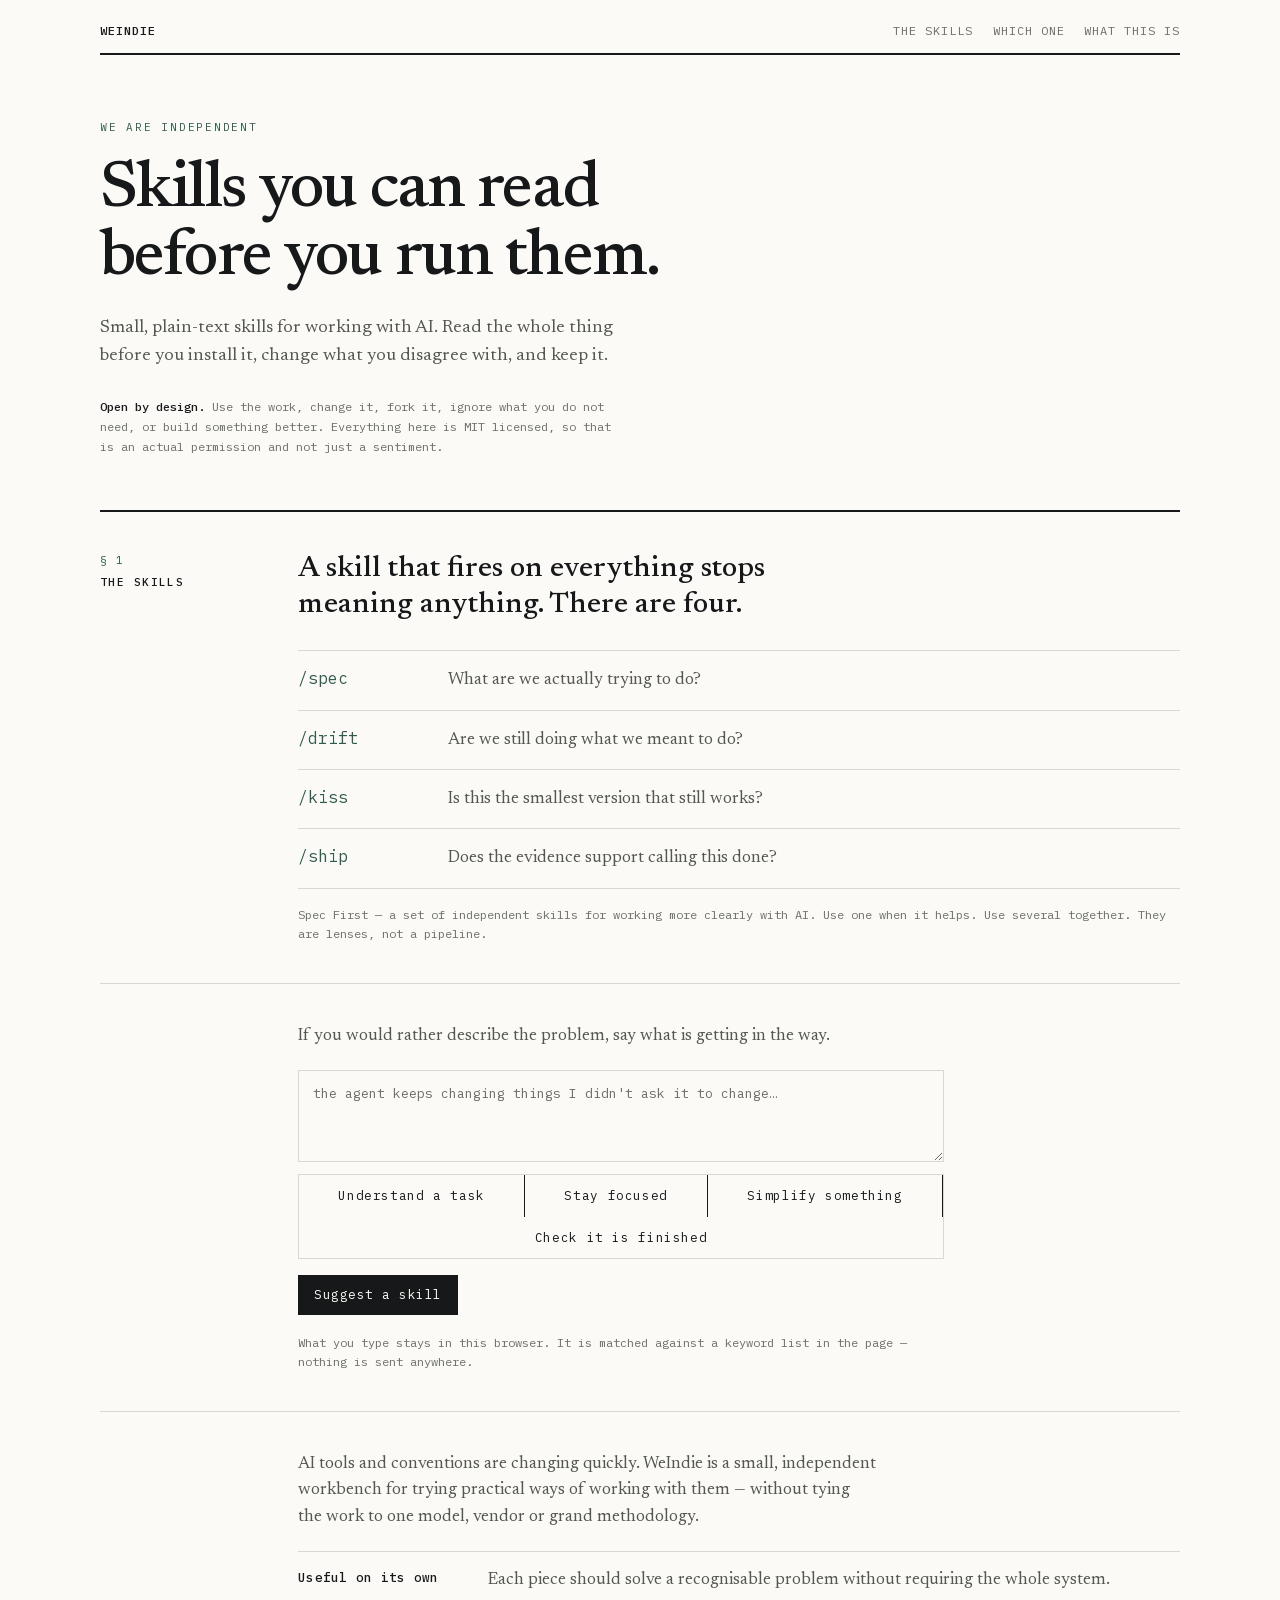
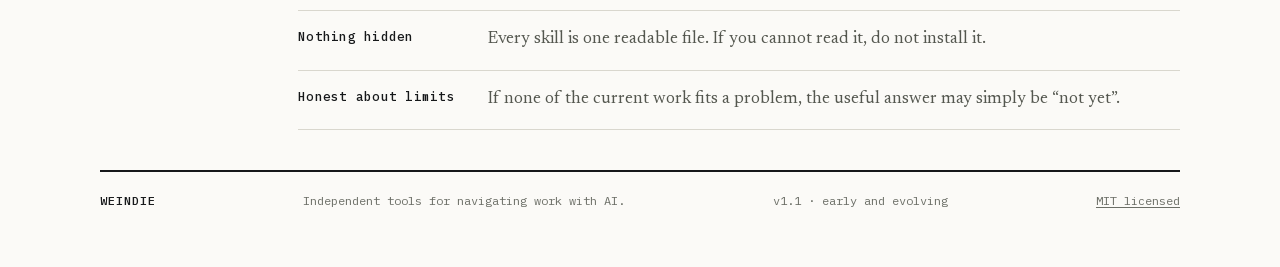
==== index.html @ 42e65b5a "Make every diff line a block, not just the changed ones Context lines are emitted with class="", so " ====
<!doctype html>
<html lang="en">
<head>
  <meta charset="utf-8">
  <meta name="viewport" content="width=device-width,initial-scale=1">
  <title>WeIndie — Skills you can read before you run them</title>
  <meta name="description" content="Small, plain-text skills for working with AI. Read the whole thing before you install it, change what you disagree with, and keep it.">
  <link rel="canonical" href="https://weindie.com/">
  <link rel="icon" href="data:image/svg+xml,%3Csvg xmlns='http://www.w3.org/2000/svg' viewBox='0 0 32 32'%3E%3Crect width='32' height='32' fill='%23315c4d'/%3E%3Cpath d='M8 22L14 10M18 22l6-12' fill='none' stroke='%23fbfaf7' stroke-width='2.5' stroke-linecap='round'/%3E%3C/svg%3E">
  <meta property="og:type" content="website">
  <meta property="og:site_name" content="WeIndie">
  <meta property="og:title" content="WeIndie — Skills you can read before you run them">
  <meta property="og:description" content="Small, plain-text skills for working with AI. Read the whole thing before you install it, change what you disagree with, and keep it.">
  <meta property="og:url" content="https://weindie.com/">
  <meta property="og:image" content="https://weindie.com/og.png">
  <meta property="og:image:type" content="image/png">
  <meta property="og:image:width" content="1200">
  <meta property="og:image:height" content="630">
  <meta property="og:image:alt" content="WeIndie — skills you can read before you run them.">
  <meta name="twitter:card" content="summary_large_image">
  <meta name="twitter:title" content="WeIndie — Skills you can read before you run them">
  <meta name="twitter:description" content="Small, plain-text skills for working with AI. Read the whole thing before you install it, change what you disagree with, and keep it.">
  <meta name="twitter:image" content="https://weindie.com/og.png">
  <meta name="twitter:image:alt" content="WeIndie — skills you can read before you run them.">
  <link rel="preload" href="/fonts/ibm-plex-mono-500.woff2" as="font" type="font/woff2" crossorigin>
  <link rel="preload" href="/fonts/newsreader-var.woff2" as="font" type="font/woff2" crossorigin>
  <style>/* WeIndie — Direction B, "Plain Text".
   The product is readable plain-text files, so the site is set like one:
   monospace carries structure, a reading serif carries language, and there
   are no cards. Separation comes from rules and space. */

@font-face{font-family:"IBM Plex Mono";src:url(/fonts/ibm-plex-mono-400.woff2) format("woff2");font-weight:400;font-style:normal;font-display:swap}
@font-face{font-family:"IBM Plex Mono";src:url(/fonts/ibm-plex-mono-500.woff2) format("woff2");font-weight:500;font-style:normal;font-display:swap}
@font-face{font-family:"Newsreader";src:url(/fonts/newsreader-var.woff2) format("woff2");font-weight:400 600;font-style:normal;font-display:swap}

:root{
  --paper:#fbfaf7;
  --sunk:#f2f0ea;
  --rule:#d9d7ce;
  --ink:#16181a;
  --muted:#54574f;
  --faint:#6b6e66;
  --accent:#315c4d;
  --accent-deep:#224236;
  --mono:"IBM Plex Mono",ui-monospace,SFMono-Regular,Menlo,Consolas,monospace;
  --serif:"Newsreader",Georgia,"Times New Roman",serif;
  --gut:clamp(20px,4vw,44px);
}

*{box-sizing:border-box}
html{scroll-behavior:smooth}
body{
  margin:0;background:var(--paper);color:var(--ink);
  font-family:var(--serif);font-size:17px;line-height:1.55;
  -webkit-font-smoothing:antialiased;
}
@media (prefers-reduced-motion:reduce){html{scroll-behavior:auto}*{transition:none!important}}

button,input,textarea,select{font:inherit;color:inherit}
a{color:var(--accent)}
a:hover{color:var(--accent-deep)}
:focus-visible{outline:2px solid var(--accent);outline-offset:2px}
h1,h2,h3,h4{margin:0;font-weight:400;text-wrap:balance}
p{margin:0}
code{font-family:var(--mono);font-size:.86em}

.wrap{width:min(1080px,calc(100% - var(--gut)*2));margin:0 auto}

/* ---------- masthead ---------- */
.nav{
  display:flex;justify-content:space-between;align-items:baseline;gap:16px;
  font-family:var(--mono);font-size:12px;letter-spacing:.08em;text-transform:uppercase;
  padding:22px 0 12px;border-bottom:2px solid var(--ink);
}
.brand{color:var(--ink);text-decoration:none;font-weight:500}
.navlinks{display:flex;gap:20px;color:var(--faint)}
.navlinks a{color:var(--faint);text-decoration:none}
.navlinks a:hover{color:var(--accent)}

/* ---------- shared type ---------- */
.label{font-family:var(--mono);font-size:11px;letter-spacing:.13em;text-transform:uppercase;color:var(--faint)}
.lede{color:var(--muted);max-width:34em}
.small{font-family:var(--mono);font-size:12px;line-height:1.6;color:var(--faint)}

/* one code treatment, everywhere */
.code{
  font-family:var(--mono);font-size:13px;line-height:1.65;
  background:var(--sunk);border:1px solid var(--rule);
  padding:14px 16px;overflow-x:auto;white-space:pre-wrap;word-wrap:break-word;
  margin:0;color:var(--ink);
}
.code.oneline{white-space:pre;padding:11px 14px}

/* buttons: mono, square, hairline */
.btn{
  font-family:var(--mono);font-size:12.5px;letter-spacing:.04em;
  border:1px solid var(--ink);background:transparent;color:var(--ink);
  padding:9px 15px;cursor:pointer;text-decoration:none;display:inline-block;
}
.btn:hover{background:var(--ink);color:var(--paper)}
.btn.primary{background:var(--ink);color:var(--paper)}
.btn.primary:hover{background:var(--accent);border-color:var(--accent);color:#fff}
.btnrow{display:flex;flex-wrap:wrap;gap:8px;margin-top:16px}

/* segmented switch */
.seg{display:flex;flex-wrap:wrap;border:1px solid var(--ink)}
.seg > *{
  flex:1 1 auto;text-align:center;font-family:var(--mono);font-size:12.5px;letter-spacing:.05em;
  padding:11px 12px;border:0;border-right:1px solid var(--ink);background:transparent;
  color:var(--ink);text-decoration:none;cursor:pointer;white-space:nowrap;
}
.seg > *:last-child{border-right:0}
.seg > *:hover{background:var(--sunk)}
.seg > .on,.seg > [aria-pressed="true"]{background:var(--ink);color:var(--paper)}
.seg > .on:hover,.seg > [aria-pressed="true"]:hover{background:var(--ink)}

/* ---------- skill page head ---------- */
.shead{padding:52px 0 0}
.stitle{display:flex;align-items:baseline;gap:16px;flex-wrap:wrap}
.stitle h1{
  font-family:var(--mono);font-weight:500;
  font-size:clamp(46px,9vw,84px);line-height:.94;letter-spacing:-.05em;
}
.stitle .ver{font-family:var(--mono);font-size:13px;color:var(--faint)}
.squestion{
  font-size:clamp(27px,4.2vw,40px);line-height:1.14;letter-spacing:-.012em;
  margin-top:22px;max-width:17em;font-weight:500;
}
.ssummary{margin-top:16px;color:var(--muted);max-width:33em;font-size:18px}
.actions{margin-top:32px}
.crumbs{margin-top:16px;font-family:var(--mono);font-size:12px;line-height:1.6;color:var(--faint);max-width:56em}
.crumbs code{color:var(--ink)}

/* ---------- numbered blocks (the label rail) ---------- */
.blk{
  display:grid;grid-template-columns:154px minmax(0,1fr);gap:var(--gut);
  border-top:1px solid var(--rule);padding:40px 0;margin-top:0;
}
.blk:first-of-type{border-top:2px solid var(--ink);margin-top:52px}
.rail{position:sticky;top:22px;align-self:start}
.rail .n{font-family:var(--mono);font-size:11px;color:var(--accent);letter-spacing:.1em}
.rail h2{font-family:var(--mono);font-size:11px;letter-spacing:.13em;text-transform:uppercase;color:var(--ink);margin-top:5px;font-weight:500}
.body{min-width:0}
.body > .lede{margin-bottom:20px;font-size:17px}
.body > .lede:last-child{margin-bottom:0}
.stack{display:flex;flex-direction:column;gap:16px}

/* transcript — a conversation, deliberately not styled as code */
.chat{border-left:2px solid var(--rule);padding-left:20px;display:flex;flex-direction:column;gap:16px}
.msg .who{font-family:var(--mono);font-size:11px;letter-spacing:.1em;text-transform:uppercase;color:var(--faint);margin-bottom:4px}
.msg.skill .who{color:var(--accent)}
.msg p{color:var(--muted)}
.msg.skill p{color:var(--ink)}

/* two lists, no boxes */
.two{display:grid;grid-template-columns:1fr 1fr;gap:var(--gut)}
.two h3{font-family:var(--mono);font-size:11px;letter-spacing:.13em;text-transform:uppercase;color:var(--faint);margin-bottom:10px;font-weight:500}
.two ul{margin:0;padding:0;list-style:none}
.two li{color:var(--muted);padding:7px 0;border-top:1px solid var(--rule)}
.two li:first-child{border-top:0;padding-top:0}

/* install */
.dest{display:grid;gap:6px;margin-top:4px}
.dest .label{margin-top:10px}
.dest .label:first-child{margin-top:0}

/* customiser */
.opt{padding:16px 0;border-top:1px solid var(--rule)}
.opt:first-of-type{border-top:0;padding-top:0}
.opt .lbl{font-family:var(--mono);font-size:12.5px;letter-spacing:.03em}
.opt .help{color:var(--muted);font-size:15.5px;margin:2px 0 10px}
.opt .seg{border-color:var(--rule)}
.opt .seg > *{border-right-color:var(--rule);font-size:12px;padding:8px 11px}
.opt .seg > [aria-pressed="true"]{background:var(--accent);border-color:var(--accent);color:#fff}

.resting{display:flex;flex-wrap:wrap;align-items:baseline;gap:10px 16px;justify-content:space-between}
.resting .now{font-family:var(--mono);font-size:12px;color:var(--faint);line-height:1.7}
.resting .now b{color:var(--ink);font-weight:400}

.changes{border-left:2px solid var(--accent);padding-left:18px;display:flex;flex-direction:column;gap:14px}
.changes .h{font-family:var(--mono);font-size:11px;letter-spacing:.13em;text-transform:uppercase;color:var(--accent)}
.chg b{display:block;font-family:var(--mono);font-size:12px;font-weight:400;color:var(--faint);letter-spacing:.03em}
.chg .was{color:var(--faint);text-decoration:line-through;text-decoration-thickness:1px}
.chg .now{color:var(--ink)}
.none{color:var(--muted)}

details.reveal > summary{
  font-family:var(--mono);font-size:12px;letter-spacing:.05em;color:var(--accent);
  cursor:pointer;padding:9px 0;list-style:none;
}
details.reveal > summary::-webkit-details-marker{display:none}
details.reveal > summary::before{content:"+ ";color:var(--faint)}
details.reveal[open] > summary::before{content:"− "}
details.reveal[open] > summary{margin-bottom:10px}

/* diff keeps the one code treatment, tinted by sign only */
.diff{font-family:var(--mono);font-size:13px;line-height:1.65;background:var(--sunk);border:1px solid var(--rule);padding:14px 16px;overflow-x:auto;margin:0}
/* every line is a block; context lines carry class="" so :not([class]) misses them */
.diff span{display:block;color:var(--muted)}
.diff .add{color:#1f6b45}
.diff .del{color:#a8412c}
.diff .hunk{color:var(--faint)}

/* other skills */
.index{display:grid;gap:0;border-top:1px solid var(--rule)}
.index a{
  display:grid;grid-template-columns:130px minmax(0,1fr);gap:20px;align-items:baseline;
  padding:15px 0;border-bottom:1px solid var(--rule);text-decoration:none;color:var(--ink);
}
.index a:hover{background:var(--sunk)}
.index .k{font-family:var(--mono);font-size:16px;color:var(--accent)}
.index .q{color:var(--muted);font-size:17px}
.index a:hover .q{color:var(--ink)}

/* toast */
.toast{
  position:fixed;left:50%;bottom:24px;transform:translateX(-50%) translateY(12px);
  background:var(--ink);color:var(--paper);padding:10px 18px;
  font-family:var(--mono);font-size:12px;letter-spacing:.04em;
  opacity:0;pointer-events:none;transition:opacity .16s,transform .16s;z-index:9;
}
.toast.show{opacity:1;transform:translateX(-50%) translateY(0)}

/* footer */
footer{border-top:2px solid var(--ink);margin-top:64px;padding:20px 0 56px}
.foot{
  display:flex;flex-wrap:wrap;justify-content:space-between;gap:10px 24px;
  font-family:var(--mono);font-size:12px;color:var(--faint);
}
.foot b{color:var(--ink);font-weight:500;letter-spacing:.08em;text-transform:uppercase}
.foot a{color:var(--faint);text-decoration:underline;text-underline-offset:2px;text-decoration-thickness:1px}
.foot a:hover{color:var(--accent)}

@media (max-width:820px){
  .blk{grid-template-columns:1fr;gap:16px;padding:32px 0}
  .rail{position:static;display:flex;align-items:baseline;gap:12px}
  .rail h2{margin-top:0}
  .two{grid-template-columns:1fr;gap:26px}
  .navlinks{gap:14px}
}
@media (max-width:560px){
  body{font-size:16px}
  .navlinks{display:none}
  .seg{flex-direction:column}
  .seg > *{border-right:0;border-bottom:1px solid var(--ink);text-align:left}
  .seg > *:last-child{border-bottom:0}
  .opt .seg > *{border-bottom-color:var(--rule)}
  .index a{grid-template-columns:1fr;gap:4px}
}
</style>
  <style>
    .hero{padding:64px 0 0}
    .hero .eyebrow{font-family:var(--mono);font-size:11px;letter-spacing:.16em;text-transform:uppercase;color:var(--accent)}
    .hero h1{font-size:clamp(38px,6.4vw,66px);line-height:1.04;letter-spacing:-.028em;margin-top:20px;font-weight:500;max-width:14em}
    .hero .intro{margin-top:22px;color:var(--muted);font-size:18px;max-width:30em}
    .hero .aside{margin-top:26px;font-family:var(--mono);font-size:12px;line-height:1.7;color:var(--faint);max-width:44em}
    .hero .aside b{color:var(--ink);font-weight:500}

    .position{font-size:clamp(21px,3vw,29px);line-height:1.25;max-width:19em;font-weight:500}

    .finder{max-width:38em}
    textarea{
      display:block;width:100%;min-height:92px;resize:vertical;
      border:1px solid var(--rule);background:var(--paper);padding:13px 14px;
      font-family:var(--mono);font-size:13px;line-height:1.6;color:var(--ink);outline:none;
    }
    textarea::placeholder{color:var(--faint)}
    textarea:focus{border-color:var(--ink)}
    .result{display:none;border-left:2px solid var(--accent);padding-left:20px;margin-top:26px}
    .result.show{display:block}
    .result .k{font-family:var(--mono);font-size:11px;letter-spacing:.13em;text-transform:uppercase;color:var(--accent)}
    .result .nm{font-family:var(--mono);font-size:26px;margin-top:8px;font-weight:500}
    .result .q{font-size:21px;margin-top:6px;line-height:1.25}
    .result .s{color:var(--muted);margin-top:8px}
    .result .maybe{font-family:var(--mono);font-size:12px;color:var(--faint);margin-top:12px;line-height:1.6}
    .result .maybe a{color:var(--accent);text-underline-offset:2px;text-decoration-thickness:1px}

    .principles{display:grid;gap:0;border-top:1px solid var(--rule)}
    .principle{display:grid;grid-template-columns:170px minmax(0,1fr);gap:20px;padding:16px 0;border-bottom:1px solid var(--rule)}
    .principle b{font-family:var(--mono);font-size:12.5px;font-weight:500;letter-spacing:.02em}
    .principle span{color:var(--muted)}
    @media(max-width:620px){.principle{grid-template-columns:1fr;gap:4px}.hero{padding-top:44px}}
  </style>
</head>
<body>
  <header class="wrap nav">
    <a class="brand" href="/">weindie</a>
    <nav class="navlinks"><a href="#skills">The skills</a><a href="#which-one">Which one</a><a href="#what-this-is">What this is</a></nav>
  </header>
  <main class="wrap">
    <div class="hero">
      <div class="eyebrow">We are independent</div>
      <h1>Skills you can read before you run them.</h1>
      <p class="intro">Small, plain-text skills for working with AI. Read the whole thing before you install it, change what you disagree with, and keep it.</p>
      <p class="aside"><b>Open by design.</b> Use the work, change it, fork it, ignore what you do not need, or build something better. Everything here is MIT licensed, so that is an actual permission and not just a sentiment.</p>
    </div>

    <section class="blk" id="skills">
      <div class="rail"><div class="n">&sect; 1</div><h2>The skills</h2></div>
      <div class="body">
        <p class="position">A skill that fires on everything stops meaning anything. There are four.</p>
        <div class="index" style="margin-top:26px"><a href="/spec"><span class="k">/spec</span><span class="q">What are we actually trying to do?</span></a><a href="/drift"><span class="k">/drift</span><span class="q">Are we still doing what we meant to do?</span></a><a href="/kiss"><span class="k">/kiss</span><span class="q">Is this the smallest version that still works?</span></a><a href="/ship"><span class="k">/ship</span><span class="q">Does the evidence support calling this done?</span></a></div>
        <p class="small" style="margin-top:16px">Spec First &mdash; a set of independent skills for working more clearly with AI. Use one when it helps. Use several together. They are lenses, not a pipeline.</p>
      </div>
    </section>

    <section class="blk" id="which-one">
      <div class="rail"><div class="n">&sect; 2</div><h2>Which one</h2></div>
      <div class="body finder">
        <p class="lede">If you would rather describe the problem, say what is getting in the way.</p>
        <textarea id="problem" aria-label="Describe what is getting in the way" placeholder="the agent keeps changing things I didn&#39;t ask it to change&hellip;"></textarea>
        <div class="seg" style="margin-top:12px;border-color:var(--rule)" id="choices" role="group" aria-label="Common problems"><button data-key="spec" aria-pressed="false">Understand a task</button><button data-key="drift" aria-pressed="false">Stay focused</button><button data-key="kiss" aria-pressed="false">Simplify something</button><button data-key="ship" aria-pressed="false">Check it is finished</button></div>
        <div class="btnrow"><button class="btn primary" id="find">Suggest a skill</button></div>
        <div class="result" id="result" aria-live="polite">
          <div class="k" id="resultKind">You might want</div>
          <div class="nm" id="skillName"></div>
          <p class="q" id="skillQ"></p>
          <p class="s" id="skillCopy"></p>
          <p class="maybe" id="maybe"></p>
          <div class="btnrow"><a class="btn primary" id="open" href="#">Open the skill</a></div>
        </div>
        <p class="small" style="margin-top:18px">What you type stays in this browser. It is matched against a keyword list in the page &mdash; nothing is sent anywhere.</p>
      </div>
    </section>

    <section class="blk" id="what-this-is">
      <div class="rail"><div class="n">&sect; 3</div><h2>What this is</h2></div>
      <div class="body">
        <p class="lede">AI tools and conventions are changing quickly. WeIndie is a small, independent workbench for trying practical ways of working with them &mdash; without tying the work to one model, vendor or grand methodology.</p>
        <div class="principles">
          <div class="principle"><b>Useful on its own</b><span>Each piece should solve a recognisable problem without requiring the whole system.</span></div>
          <div class="principle"><b>Nothing hidden</b><span>Every skill is one readable file. If you cannot read it, do not install it.</span></div>
          <div class="principle"><b>Honest about limits</b><span>If none of the current work fits a problem, the useful answer may simply be &ldquo;not yet&rdquo;.</span></div>
        </div>
      </div>
    </section>
  </main>
  <footer class="wrap"><div class="foot"><b>weindie</b><span>Independent tools for navigating work with AI.</span><span>v1.1 &middot; early and evolving</span><span><a href="/LICENSE.txt">MIT licensed</a></span></div></footer>
  <script>
    var SKILLS = [{"slug":"spec","question":"What are we actually trying to do?","summary":"Establishes the goal, what finished looks like, and the boundaries — before substantial work begins.","match":["vague","unclear","not sure","what should","goal","requirements","understand","idea","ambiguous","before i start","where to start","scope out"]},{"slug":"drift","question":"Are we still doing what we meant to do?","summary":"Checks whether the current work has moved away from the task it was meant to do, and helps get back to it.","match":["drift","off track","unrelated","didn't ask","did not ask","wander","focus","refactor","scope creep","changing things","went off","distracted","keeps changing"]},{"slug":"kiss","question":"Is this the smallest version that still works?","summary":"Reviews work for complexity that is not earning its place, and proposes the smallest version that still meets the goal.","match":["complex","complicated","simplify","simpler","overengineer","over-engineer","too much","abstraction","bloat","convoluted","too many files","overkill"]},{"slug":"ship","question":"Does the evidence support calling this done?","summary":"Separates what has actually been verified from what is being assumed, and gives a verdict either way.","match":["finish","done","ready","ship","complete","tested","test","verify","verified","evidence","claims it works","says it works"]}];
    var $ = function (id) { return document.getElementById(id); };

    function esc(s) { return String(s).replace(/&/g, '&amp;').replace(/</g, '&lt;').replace(/>/g, '&gt;'); }

    /* Score every skill, then say how confident the match actually is. */
    function rank() {
      var t = $('problem').value.toLowerCase();
      return SKILLS.map(function (s) {
        var n = 0;
        s.match.forEach(function (w) { if (t.indexOf(w) !== -1) n++; });
        return { skill: s, score: n };
      }).sort(function (a, b) { return b.score - a.score; });
    }

    function show(s, runnerUp) {
      Array.prototype.forEach.call(document.querySelectorAll('#choices button'), function (b) {
        b.setAttribute('aria-pressed', b.dataset.key === s.slug);
      });
      $('result').classList.add('show');
      $('skillName').textContent = '/' + s.slug;
      $('skillQ').textContent = s.question;
      $('skillCopy').textContent = s.summary;
      $('open').href = '/' + s.slug;
      $('open').textContent = 'Open /' + s.slug;
      if (runnerUp) {
        $('resultKind').textContent = 'Closest match';
        $('maybe').innerHTML = 'Not certain from that description. <a href="/' + runnerUp.slug +
          '">/' + runnerUp.slug + '</a> may fit better &mdash; ' + esc(runnerUp.question.toLowerCase());
      } else {
        $('resultKind').textContent = 'You might want';
        $('maybe').textContent = '';
      }
    }

    Array.prototype.forEach.call(document.querySelectorAll('#choices button'), function (b) {
      b.addEventListener('click', function () {
        show(SKILLS.filter(function (s) { return s.slug === b.dataset.key; })[0], null);
      });
    });
    $('find').addEventListener('click', function () {
      var r = rank();
      /* No keyword hit, or a tie at the top: admit it rather than bluffing. */
      var unsure = r[0].score === 0 || r[0].score === r[1].score;
      show(r[0].score === 0 ? SKILLS[0] : r[0].skill, unsure ? r[1].skill : null);
    });
  </script>
</body>
</html>
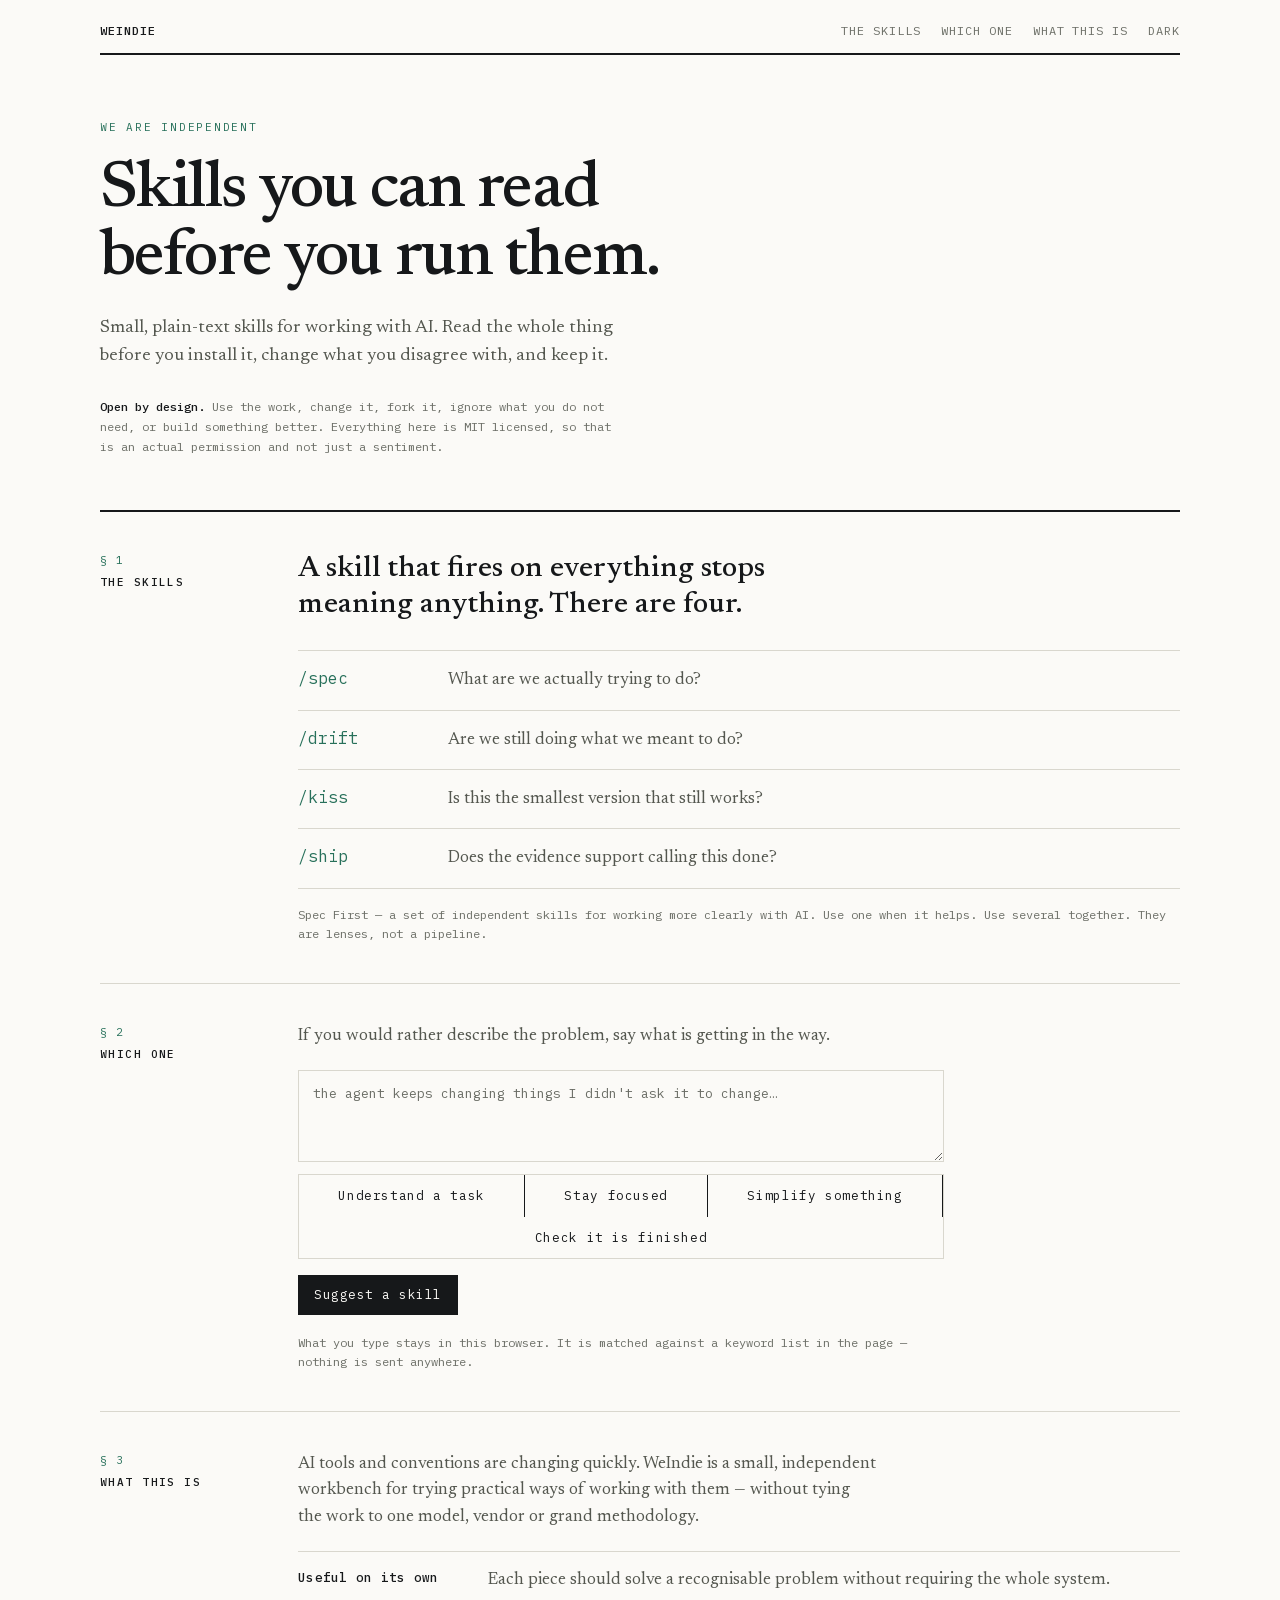
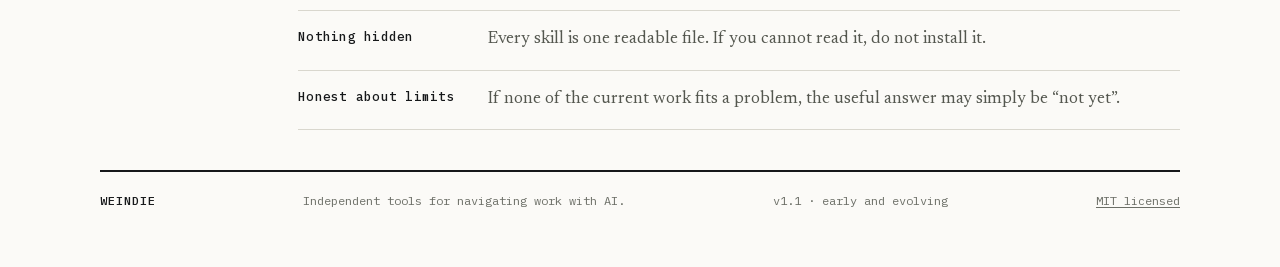
==== commit c173a6a9: "Lift the green, add dark mode, and close the gaps from the review 1. Accent #315c4d -> #27705a. The " ====
--- a/index.html
+++ b/index.html
@@ -22,6 +22,7 @@
   <meta name="twitter:description" content="Small, plain-text skills for working with AI. Read the whole thing before you install it, change what you disagree with, and keep it.">
   <meta name="twitter:image" content="https://weindie.com/og.png">
   <meta name="twitter:image:alt" content="WeIndie — skills you can read before you run them.">
+  <link rel="preload" href="/fonts/ibm-plex-mono-400.woff2" as="font" type="font/woff2" crossorigin>
   <link rel="preload" href="/fonts/ibm-plex-mono-500.woff2" as="font" type="font/woff2" crossorigin>
   <link rel="preload" href="/fonts/newsreader-var.woff2" as="font" type="font/woff2" crossorigin>
   <style>/* WeIndie — Direction B, "Plain Text".
@@ -40,11 +41,34 @@
   --ink:#16181a;
   --muted:#54574f;
   --faint:#6b6e66;
-  --accent:#315c4d;
-  --accent-deep:#224236;
+  --accent:#27705a;
+  --accent-deep:#1a5342;
   --mono:"IBM Plex Mono",ui-monospace,SFMono-Regular,Menlo,Consolas,monospace;
   --serif:"Newsreader",Georgia,"Times New Roman",serif;
   --gut:clamp(20px,4vw,44px);
+  --add:#1f6b45;
+  --del:#a8412c;
+  color-scheme:light;
+}
+
+/* Dark is the same document under a reading lamp: warmer ink, same structure.
+   Defined three times so system-default, explicit-light and explicit-dark all
+   resolve — never style a component from inside one of these blocks. */
+@media (prefers-color-scheme:dark){
+  :root:not([data-theme="light"]){
+    --paper:#121412;--sunk:#1a1d1a;--rule:#2d312c;
+    --ink:#ece9e1;--muted:#a9a89d;--faint:#83867c;
+    --accent:#5cb894;--accent-deep:#7fd0af;
+    --add:#6fd39c;--del:#e0876e;
+    color-scheme:dark;
+  }
+}
+:root[data-theme="dark"]{
+  --paper:#121412;--sunk:#1a1d1a;--rule:#2d312c;
+  --ink:#ece9e1;--muted:#a9a89d;--faint:#83867c;
+  --accent:#5cb894;--accent-deep:#7fd0af;
+  --add:#6fd39c;--del:#e0876e;
+  color-scheme:dark;
 }
 
 *{box-sizing:border-box}
@@ -66,6 +90,10 @@
 
 .wrap{width:min(1080px,calc(100% - var(--gut)*2));margin:0 auto}
 
+.skip{position:absolute;left:-9999px;top:0;z-index:20;font-family:var(--mono);font-size:12px;
+  background:var(--ink);color:var(--paper);padding:10px 16px;text-decoration:none}
+.skip:focus{left:8px;top:8px}
+
 /* ---------- masthead ---------- */
 .nav{
   display:flex;justify-content:space-between;align-items:baseline;gap:16px;
@@ -76,6 +104,10 @@
 .navlinks{display:flex;gap:20px;color:var(--faint)}
 .navlinks a{color:var(--faint);text-decoration:none}
 .navlinks a:hover{color:var(--accent)}
+.navend{display:flex;align-items:baseline;gap:20px}
+.theme{border:0;background:transparent;color:var(--faint);cursor:pointer;padding:0;
+  font-family:var(--mono);font-size:12px;letter-spacing:.08em;text-transform:uppercase}
+.theme:hover{color:var(--accent)}
 
 /* ---------- shared type ---------- */
 .label{font-family:var(--mono);font-size:11px;letter-spacing:.13em;text-transform:uppercase;color:var(--faint)}
@@ -197,8 +229,8 @@
 .diff{font-family:var(--mono);font-size:13px;line-height:1.65;background:var(--sunk);border:1px solid var(--rule);padding:14px 16px;overflow-x:auto;margin:0}
 /* every line is a block; context lines carry class="" so :not([class]) misses them */
 .diff span{display:block;color:var(--muted)}
-.diff .add{color:#1f6b45}
-.diff .del{color:#a8412c}
+.diff .add{color:var(--add)}
+.diff .del{color:var(--del)}
 .diff .hunk{color:var(--faint)}
 
 /* other skills */
@@ -247,7 +279,32 @@
   .opt .seg > *{border-bottom-color:var(--rule)}
   .index a{grid-template-columns:1fr;gap:4px}
 }
+
+/* ---------- print ----------
+   A manual should print like one: ink on white, every panel open, and the
+   controls gone since none of them do anything on paper. */
+@media print{
+  :root{
+    --paper:#fff;--sunk:#fff;--rule:#bbb;--ink:#000;--muted:#333;--faint:#555;
+    --accent:#000;--accent-deep:#000;--add:#000;--del:#000;
+  }
+  body{font-size:11pt;line-height:1.45}
+  .nav,.skip,.actions,.btnrow,.toast,.navlinks,.theme,.crumbs{display:none!important}
+  .index a:hover{background:none}
+  details.reveal{display:none}            /* generated + diff are per-visit, not part of the document */
+  .blk{grid-template-columns:130px minmax(0,1fr);page-break-inside:avoid;border-top:1px solid #bbb}
+  .blk:first-of-type{border-top:1px solid #000;margin-top:24px}
+  .rail{position:static}
+  .code,.diff{border:1px solid #bbb;background:#fff;white-space:pre-wrap}
+  .chat{border-left:1px solid #bbb}
+  .shead{padding-top:0}
+  a{text-decoration:none}
+  .body a[href^="http"]::after,.body a[href^="/"]::after{content:" (" attr(href) ")";font-family:var(--mono);font-size:9pt;color:#555}
+  footer{border-top:1px solid #000}
+  section,footer{page-break-inside:avoid}
+}
 </style>
+  <script>try{var t=localStorage.getItem('weindie-theme');if(t==='dark'||t==='light')document.documentElement.setAttribute('data-theme',t)}catch(e){}</script>
   <style>
     .hero{padding:64px 0 0}
     .hero .eyebrow{font-family:var(--mono);font-size:11px;letter-spacing:.16em;text-transform:uppercase;color:var(--accent)}
@@ -279,15 +336,20 @@
     .principle{display:grid;grid-template-columns:170px minmax(0,1fr);gap:20px;padding:16px 0;border-bottom:1px solid var(--rule)}
     .principle b{font-family:var(--mono);font-size:12.5px;font-weight:500;letter-spacing:.02em}
     .principle span{color:var(--muted)}
+    .alias{display:block;height:0}
     @media(max-width:620px){.principle{grid-template-columns:1fr;gap:4px}.hero{padding-top:44px}}
   </style>
 </head>
 <body>
+  <a class="skip" href="#main">Skip to content</a>
   <header class="wrap nav">
     <a class="brand" href="/">weindie</a>
-    <nav class="navlinks"><a href="#skills">The skills</a><a href="#which-one">Which one</a><a href="#what-this-is">What this is</a></nav>
+    <div class="navend">
+      <nav class="navlinks"><a href="#skills">The skills</a><a href="#which-one">Which one</a><a href="#what-this-is">What this is</a></nav>
+      <button class="theme" id="theme" type="button">Dark</button>
+    </div>
   </header>
-  <main class="wrap">
+  <main class="wrap" id="main">
     <div class="hero">
       <div class="eyebrow">We are independent</div>
       <h1>Skills you can read before you run them.</h1>
@@ -295,6 +357,7 @@
       <p class="aside"><b>Open by design.</b> Use the work, change it, fork it, ignore what you do not need, or build something better. Everything here is MIT licensed, so that is an actual permission and not just a sentiment.</p>
     </div>
 
+    <a id="work" class="alias" aria-hidden="true" tabindex="-1"></a>
     <section class="blk" id="skills">
       <div class="rail"><div class="n">&sect; 1</div><h2>The skills</h2></div>
       <div class="body">
@@ -323,6 +386,8 @@
       </div>
     </section>
 
+    <a id="about" class="alias" aria-hidden="true" tabindex="-1"></a>
+    <a id="status" class="alias" aria-hidden="true" tabindex="-1"></a>
     <section class="blk" id="what-this-is">
       <div class="rail"><div class="n">&sect; 3</div><h2>What this is</h2></div>
       <div class="body">
@@ -384,5 +449,27 @@
       show(r[0].score === 0 ? SKILLS[0] : r[0].skill, unsure ? r[1].skill : null);
     });
   </script>
+  <script>(function(){
+  var btn=document.getElementById('theme');if(!btn)return;
+  var root=document.documentElement;
+  function current(){
+    var set=root.getAttribute('data-theme');
+    if(set)return set;
+    return matchMedia('(prefers-color-scheme:dark)').matches?'dark':'light';
+  }
+  function paint(){
+    var next=current()==='dark'?'light':'dark';
+    btn.textContent=next==='dark'?'Dark':'Light';
+    btn.setAttribute('aria-label','Switch to '+next+' theme');
+  }
+  btn.addEventListener('click',function(){
+    var next=current()==='dark'?'light':'dark';
+    root.setAttribute('data-theme',next);
+    try{localStorage.setItem('weindie-theme',next)}catch(e){}
+    paint();
+  });
+  matchMedia('(prefers-color-scheme:dark)').addEventListener('change',paint);
+  paint();
+})();</script>
 </body>
 </html>
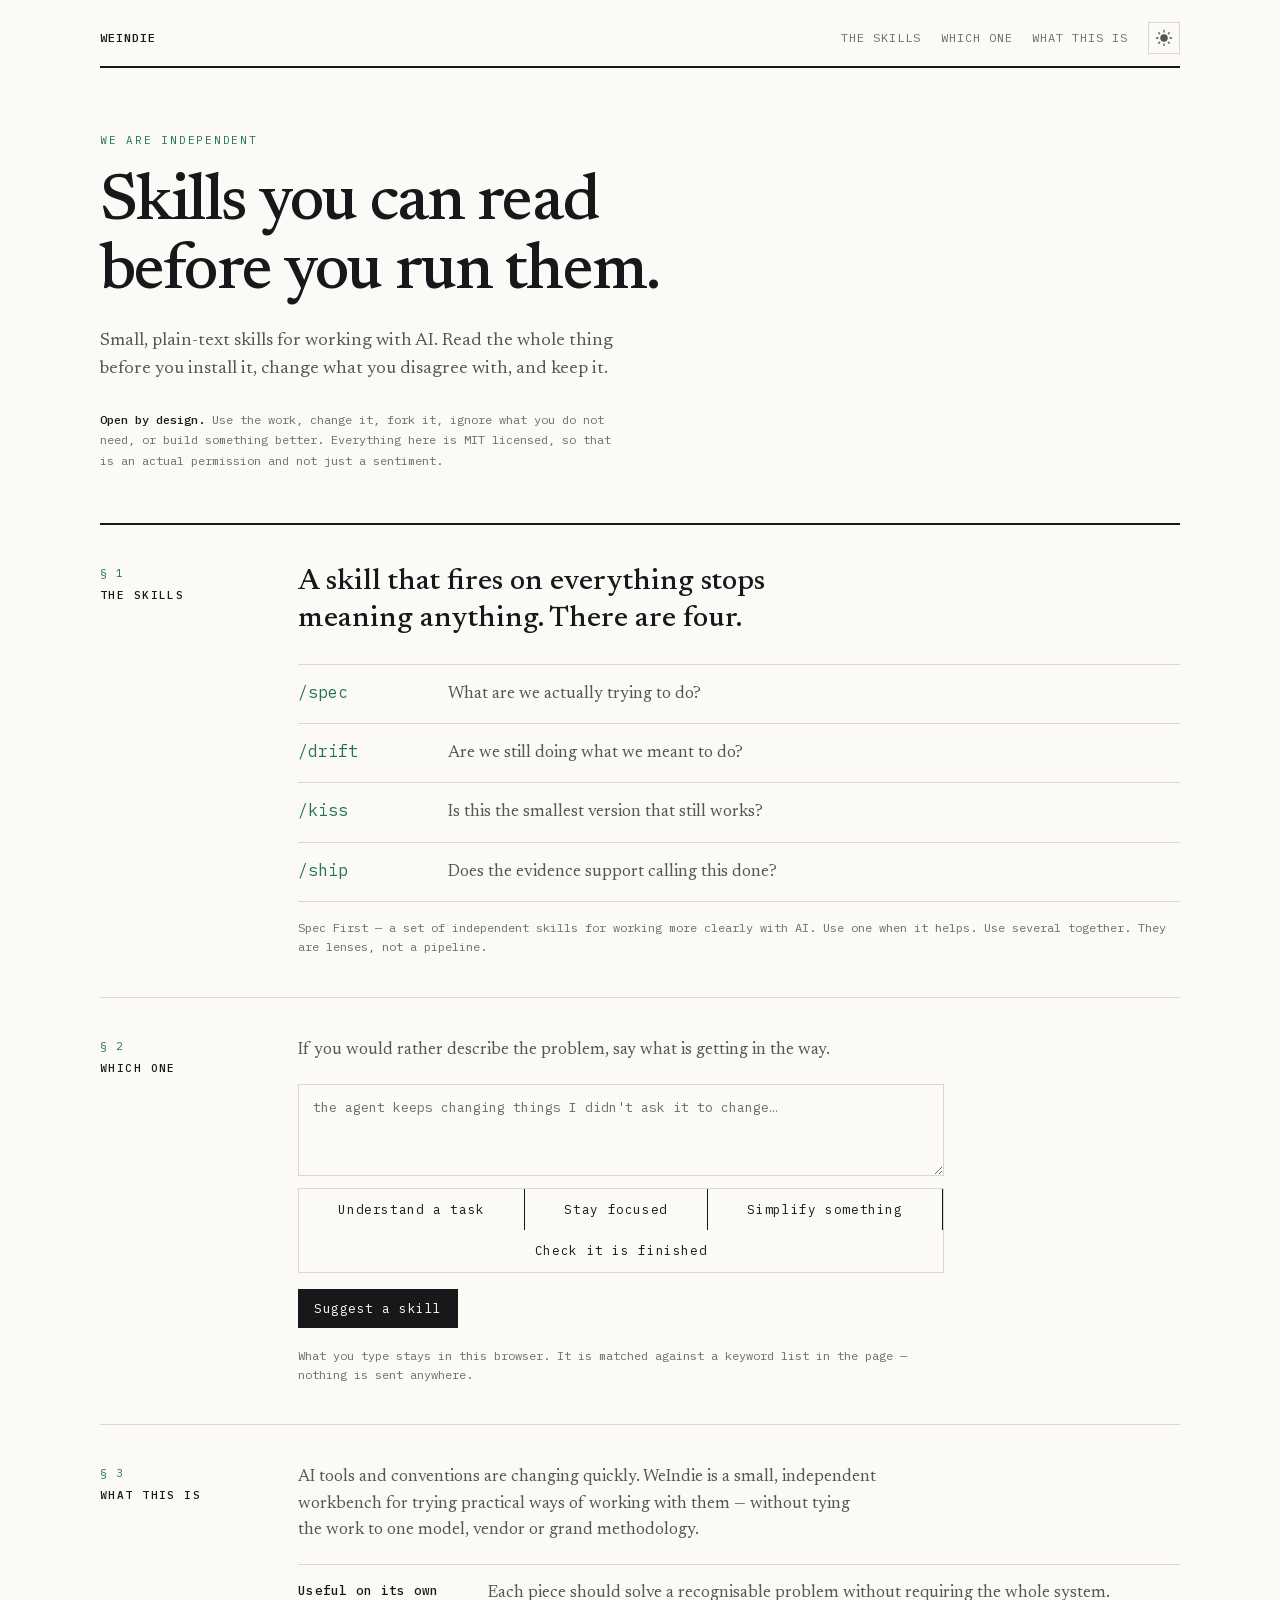
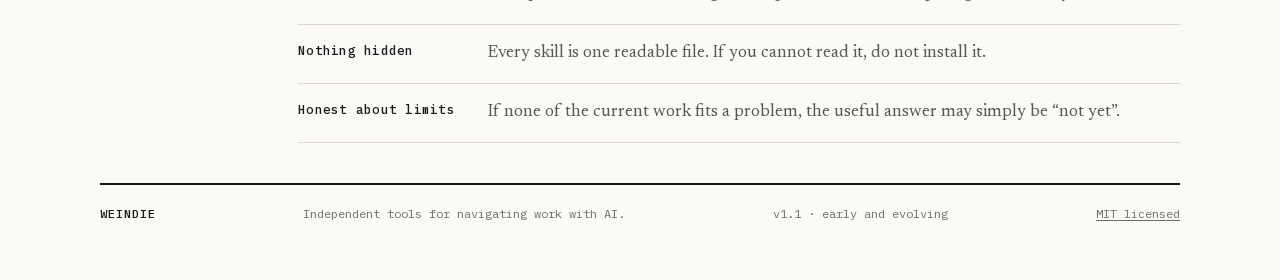
==== commit 453c9106: "Replace the text theme link with a sun/moon toggle The old control was the word Dark sitting in a ro" ====
--- a/index.html
+++ b/index.html
@@ -78,7 +78,7 @@
   font-family:var(--serif);font-size:17px;line-height:1.55;
   -webkit-font-smoothing:antialiased;
 }
-@media (prefers-reduced-motion:reduce){html{scroll-behavior:auto}*{transition:none!important}}
+@media (prefers-reduced-motion:reduce){html{scroll-behavior:auto}*,.theming *{transition:none!important;animation:none!important}}
 
 button,input,textarea,select{font:inherit;color:inherit}
 a{color:var(--accent)}
@@ -104,10 +104,44 @@
 .navlinks{display:flex;gap:20px;color:var(--faint)}
 .navlinks a{color:var(--faint);text-decoration:none}
 .navlinks a:hover{color:var(--accent)}
-.navend{display:flex;align-items:baseline;gap:20px}
-.theme{border:0;background:transparent;color:var(--faint);cursor:pointer;padding:0;
-  font-family:var(--mono);font-size:12px;letter-spacing:.08em;text-transform:uppercase}
-.theme:hover{color:var(--accent)}
+.navend{display:flex;align-items:center;gap:20px}
+.vh{position:absolute;width:1px;height:1px;overflow:hidden;clip-path:inset(50%);white-space:nowrap}
+
+/* A bordered control, not another word in a row of words. */
+.theme{
+  display:grid;place-items:center;width:32px;height:32px;flex:none;
+  border:1px solid var(--rule);background:transparent;color:var(--muted);
+  cursor:pointer;padding:0;position:relative;
+  transition:color .2s,border-color .2s,background-color .2s;
+}
+.theme:hover{color:var(--accent);border-color:var(--accent);background:var(--sunk)}
+.tsvg{width:18px;height:18px;display:block;overflow:visible}
+.tsvg .orb{fill:currentColor;transform-box:fill-box;transform-origin:center;
+  transition:transform .42s cubic-bezier(.34,1.28,.5,1)}
+.tsvg .cut{transform-box:fill-box;transform-origin:center;
+  transition:transform .42s cubic-bezier(.34,1.28,.5,1)}
+.tsvg .rays{stroke:currentColor;stroke-width:1.7;transform-box:fill-box;transform-origin:center;
+  transition:transform .42s cubic-bezier(.34,1.28,.5,1),opacity .24s ease}
+.tsvg{transition:transform .42s cubic-bezier(.34,1.28,.5,1)}
+
+/* Light: a sun. The mask circle is parked clear of the orb so it bites nothing. */
+.tsvg .cut{transform:translate(10px,-10px)}
+
+/* Dark: the orb grows, the mask slides in, the rays retract. Declared for all
+   three states so the icon is right before any script runs. */
+@media (prefers-color-scheme:dark){
+  :root:not([data-theme="light"]) .tsvg{transform:rotate(-12deg)}
+  :root:not([data-theme="light"]) .tsvg .orb{transform:scale(1.5) translate(1.4px,-1.4px)}
+  :root:not([data-theme="light"]) .tsvg .cut{transform:translate(0,0)}
+  :root:not([data-theme="light"]) .tsvg .rays{transform:scale(.4);opacity:0}
+}
+:root[data-theme="dark"] .tsvg{transform:rotate(-12deg)}
+:root[data-theme="dark"] .tsvg .orb{transform:scale(1.5) translate(1.4px,-1.4px)}
+:root[data-theme="dark"] .tsvg .cut{transform:translate(0,0)}
+:root[data-theme="dark"] .tsvg .rays{transform:scale(.4);opacity:0}
+
+/* Colours cross-fade only while the theme is actually changing. */
+.theming *{transition:background-color .3s ease,color .3s ease,border-color .3s ease,fill .3s ease!important}
 
 /* ---------- shared type ---------- */
 .label{font-family:var(--mono);font-size:11px;letter-spacing:.13em;text-transform:uppercase;color:var(--faint)}
@@ -346,7 +380,16 @@
     <a class="brand" href="/">weindie</a>
     <div class="navend">
       <nav class="navlinks"><a href="#skills">The skills</a><a href="#which-one">Which one</a><a href="#what-this-is">What this is</a></nav>
-      <button class="theme" id="theme" type="button">Dark</button>
+      <button class="theme" id="theme" type="button"><svg class="tsvg" viewBox="0 0 24 24" aria-hidden="true" focusable="false">
+        <mask id="tcut"><rect width="24" height="24" fill="#fff"/><circle class="cut" cx="15.5" cy="8.5" r="7" fill="#000"/></mask>
+        <circle class="orb" cx="12" cy="12" r="5" mask="url(#tcut)"/>
+        <g class="rays" stroke-linecap="round">
+          <line x1="12" y1="2" x2="12" y2="4"/><line x1="12" y1="20" x2="12" y2="22"/>
+          <line x1="2" y1="12" x2="4" y2="12"/><line x1="20" y1="12" x2="22" y2="12"/>
+          <line x1="4.9" y1="4.9" x2="6.3" y2="6.3"/><line x1="17.7" y1="17.7" x2="19.1" y2="19.1"/>
+          <line x1="4.9" y1="19.1" x2="6.3" y2="17.7"/><line x1="17.7" y1="6.3" x2="19.1" y2="4.9"/>
+        </g>
+      </svg><span class="vh">Switch theme</span></button>
     </div>
   </header>
   <main class="wrap" id="main">
@@ -451,7 +494,7 @@
   </script>
   <script>(function(){
   var btn=document.getElementById('theme');if(!btn)return;
-  var root=document.documentElement;
+  var root=document.documentElement, label=btn.querySelector('.vh'), t;
   function current(){
     var set=root.getAttribute('data-theme');
     if(set)return set;
@@ -459,10 +502,15 @@
   }
   function paint(){
     var next=current()==='dark'?'light':'dark';
-    btn.textContent=next==='dark'?'Dark':'Light';
-    btn.setAttribute('aria-label','Switch to '+next+' theme');
+    var text='Switch to '+next+' theme';
+    btn.setAttribute('aria-label',text);
+    btn.setAttribute('title',text);
+    if(label)label.textContent=text;
   }
   btn.addEventListener('click',function(){
+    /* Colours only animate during the swap, so nothing pays for it while reading. */
+    root.classList.add('theming');
+    clearTimeout(t);t=setTimeout(function(){root.classList.remove('theming')},340);
     var next=current()==='dark'?'light':'dark';
     root.setAttribute('data-theme',next);
     try{localStorage.setItem('weindie-theme',next)}catch(e){}
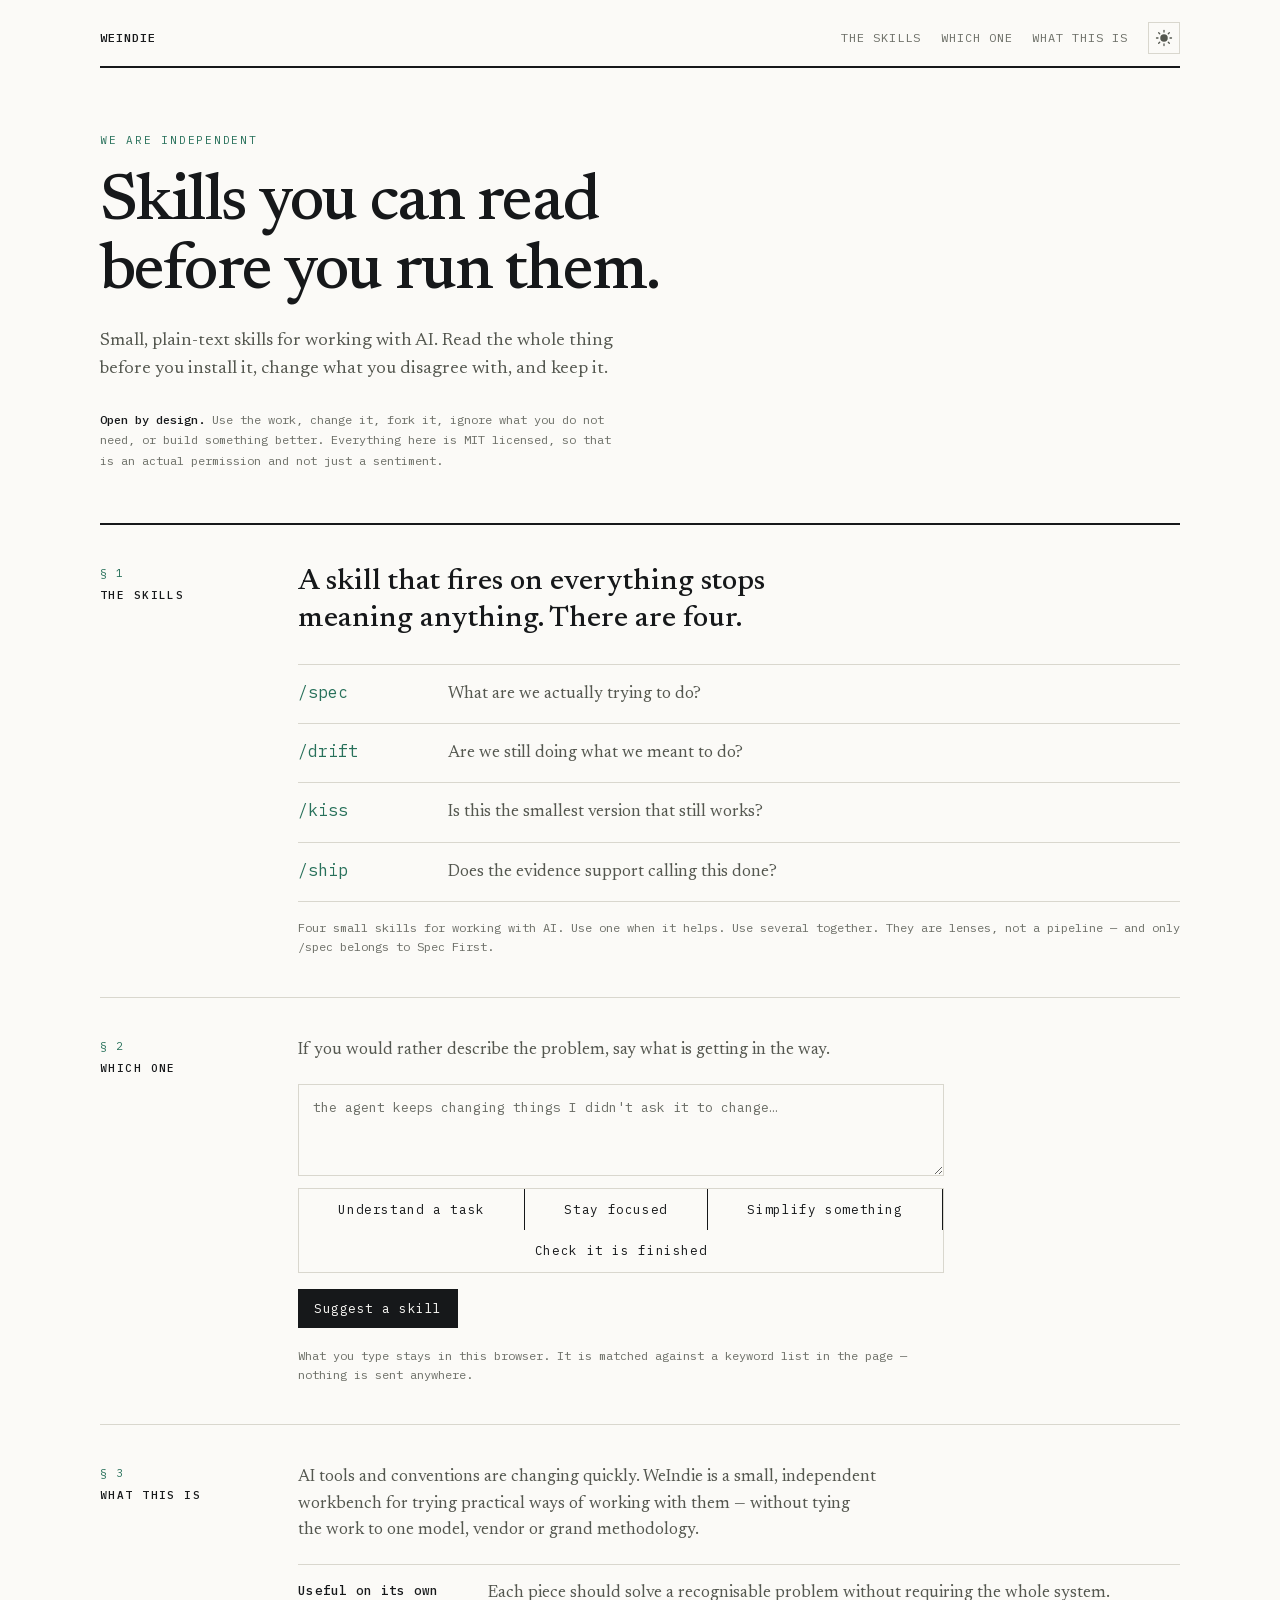
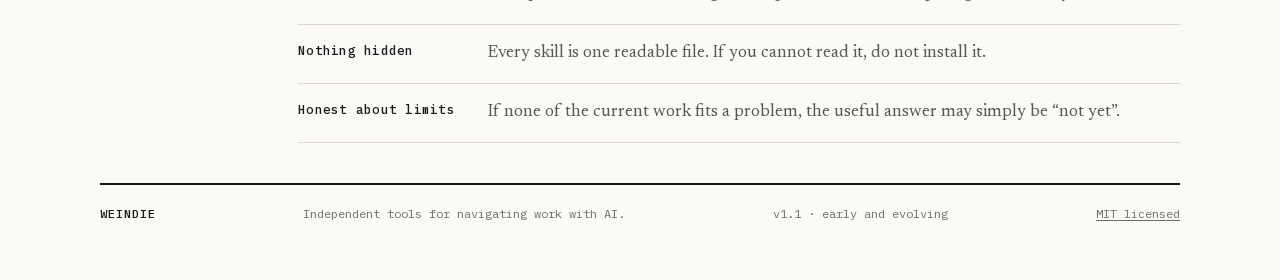
==== commit 837b7a10: "Align /spec with Spec First v2, and stop naming the set after one skill Two changes from comparing t" ====
--- a/index.html
+++ b/index.html
@@ -406,7 +406,7 @@
       <div class="body">
         <p class="position">A skill that fires on everything stops meaning anything. There are four.</p>
         <div class="index" style="margin-top:26px"><a href="/spec"><span class="k">/spec</span><span class="q">What are we actually trying to do?</span></a><a href="/drift"><span class="k">/drift</span><span class="q">Are we still doing what we meant to do?</span></a><a href="/kiss"><span class="k">/kiss</span><span class="q">Is this the smallest version that still works?</span></a><a href="/ship"><span class="k">/ship</span><span class="q">Does the evidence support calling this done?</span></a></div>
-        <p class="small" style="margin-top:16px">Spec First &mdash; a set of independent skills for working more clearly with AI. Use one when it helps. Use several together. They are lenses, not a pipeline.</p>
+        <p class="small" style="margin-top:16px">Four small skills for working with AI. Use one when it helps. Use several together. They are lenses, not a pipeline — and only /spec belongs to Spec First.</p>
       </div>
     </section>
 
@@ -445,7 +445,7 @@
   </main>
   <footer class="wrap"><div class="foot"><b>weindie</b><span>Independent tools for navigating work with AI.</span><span>v1.1 &middot; early and evolving</span><span><a href="/LICENSE.txt">MIT licensed</a></span></div></footer>
   <script>
-    var SKILLS = [{"slug":"spec","question":"What are we actually trying to do?","summary":"Establishes the goal, what finished looks like, and the boundaries — before substantial work begins.","match":["vague","unclear","not sure","what should","goal","requirements","understand","idea","ambiguous","before i start","where to start","scope out"]},{"slug":"drift","question":"Are we still doing what we meant to do?","summary":"Checks whether the current work has moved away from the task it was meant to do, and helps get back to it.","match":["drift","off track","unrelated","didn't ask","did not ask","wander","focus","refactor","scope creep","changing things","went off","distracted","keeps changing"]},{"slug":"kiss","question":"Is this the smallest version that still works?","summary":"Reviews work for complexity that is not earning its place, and proposes the smallest version that still meets the goal.","match":["complex","complicated","simplify","simpler","overengineer","over-engineer","too much","abstraction","bloat","convoluted","too many files","overkill"]},{"slug":"ship","question":"Does the evidence support calling this done?","summary":"Separates what has actually been verified from what is being assumed, and gives a verdict either way.","match":["finish","done","ready","ship","complete","tested","test","verify","verified","evidence","claims it works","says it works"]}];
+    var SKILLS = [{"slug":"spec","question":"What are we actually trying to do?","summary":"Reaches shared understanding before the work starts — on planning, research, writing or code.","match":["vague","unclear","not sure","what should","goal","requirements","understand","idea","ambiguous","before i start","where to start","same page","help me plan","help me write","help me decide","thinking through"]},{"slug":"drift","question":"Are we still doing what we meant to do?","summary":"Checks whether the current work has moved away from the task it was meant to do, and helps get back to it.","match":["drift","off track","unrelated","didn't ask","did not ask","wander","focus","refactor","scope creep","changing things","went off","distracted","keeps changing"]},{"slug":"kiss","question":"Is this the smallest version that still works?","summary":"Reviews work for complexity that is not earning its place, and proposes the smallest version that still meets the goal.","match":["complex","complicated","simplify","simpler","overengineer","over-engineer","too much","abstraction","bloat","convoluted","too many files","overkill"]},{"slug":"ship","question":"Does the evidence support calling this done?","summary":"Separates what has actually been verified from what is being assumed, and gives a verdict either way.","match":["finish","done","ready","ship","complete","tested","test","verify","verified","evidence","claims it works","says it works"]}];
     var $ = function (id) { return document.getElementById(id); };
 
     function esc(s) { return String(s).replace(/&/g, '&amp;').replace(/</g, '&lt;').replace(/>/g, '&gt;'); }
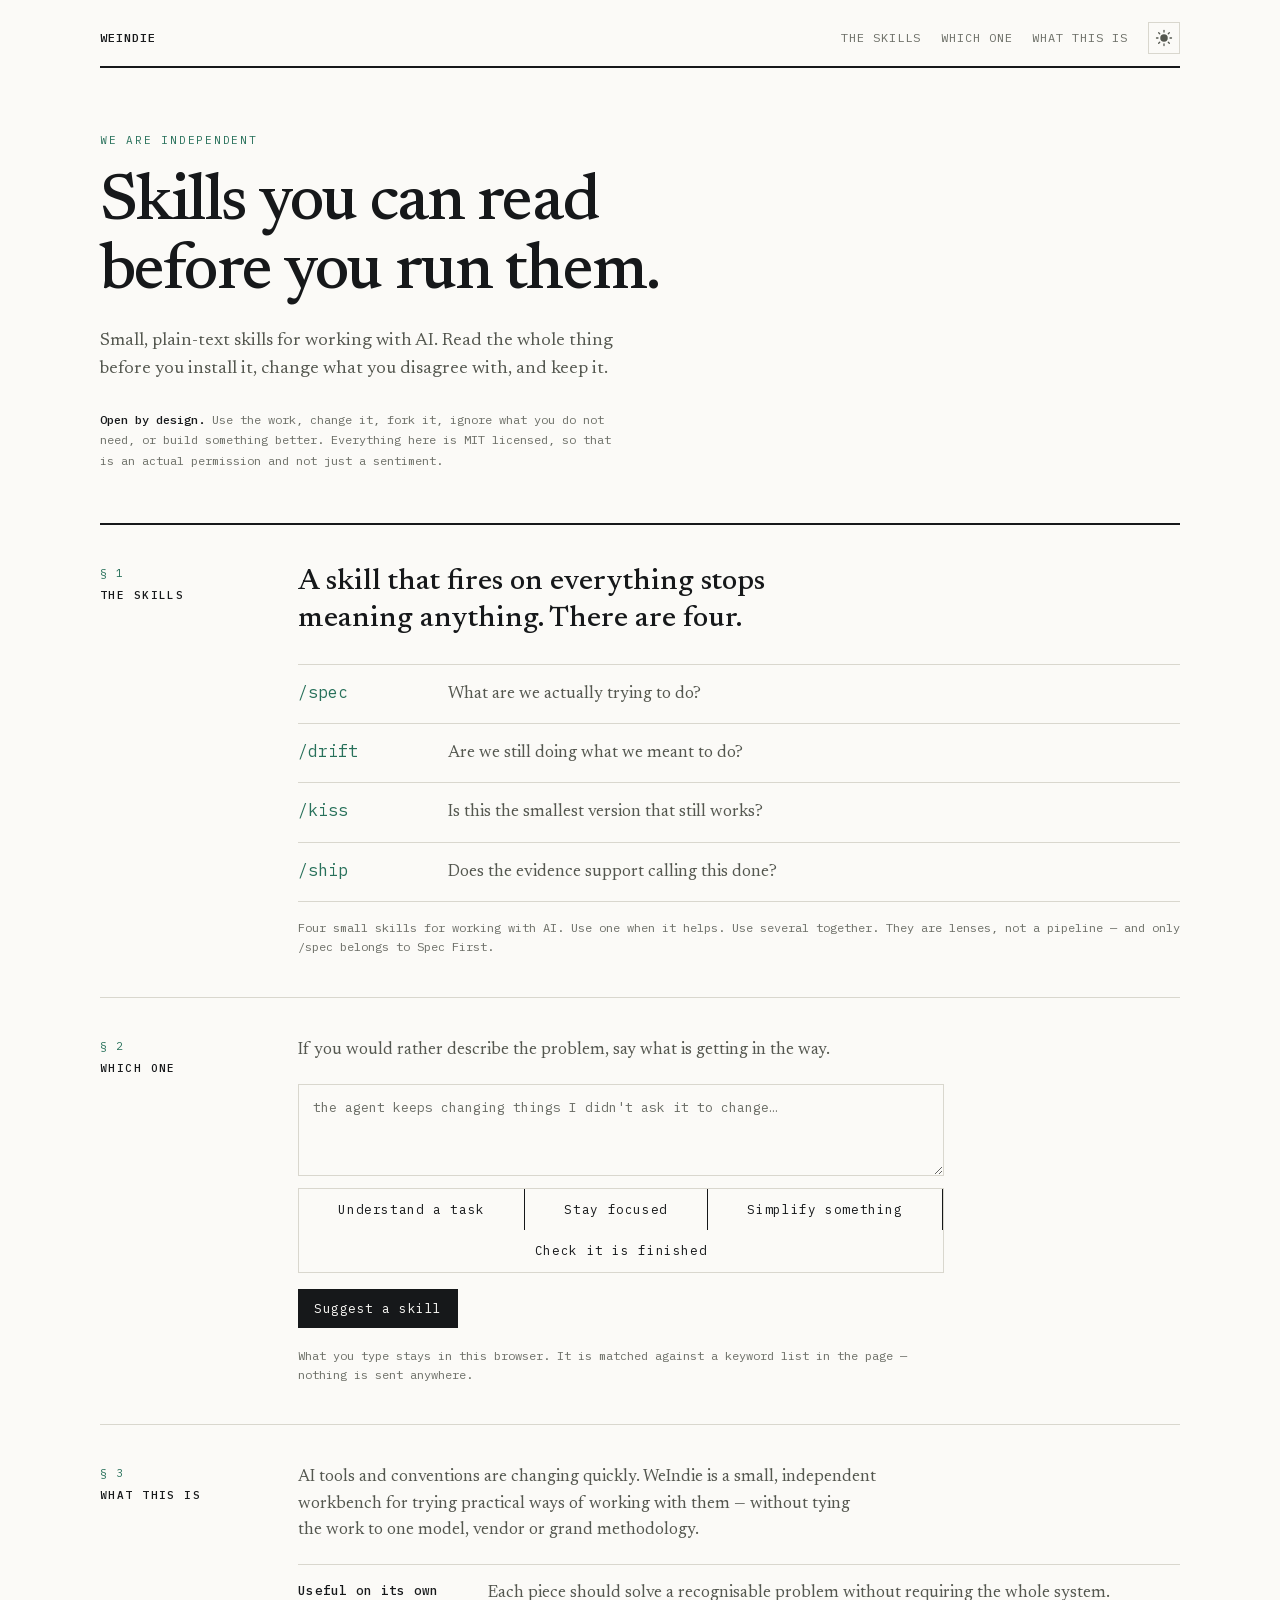
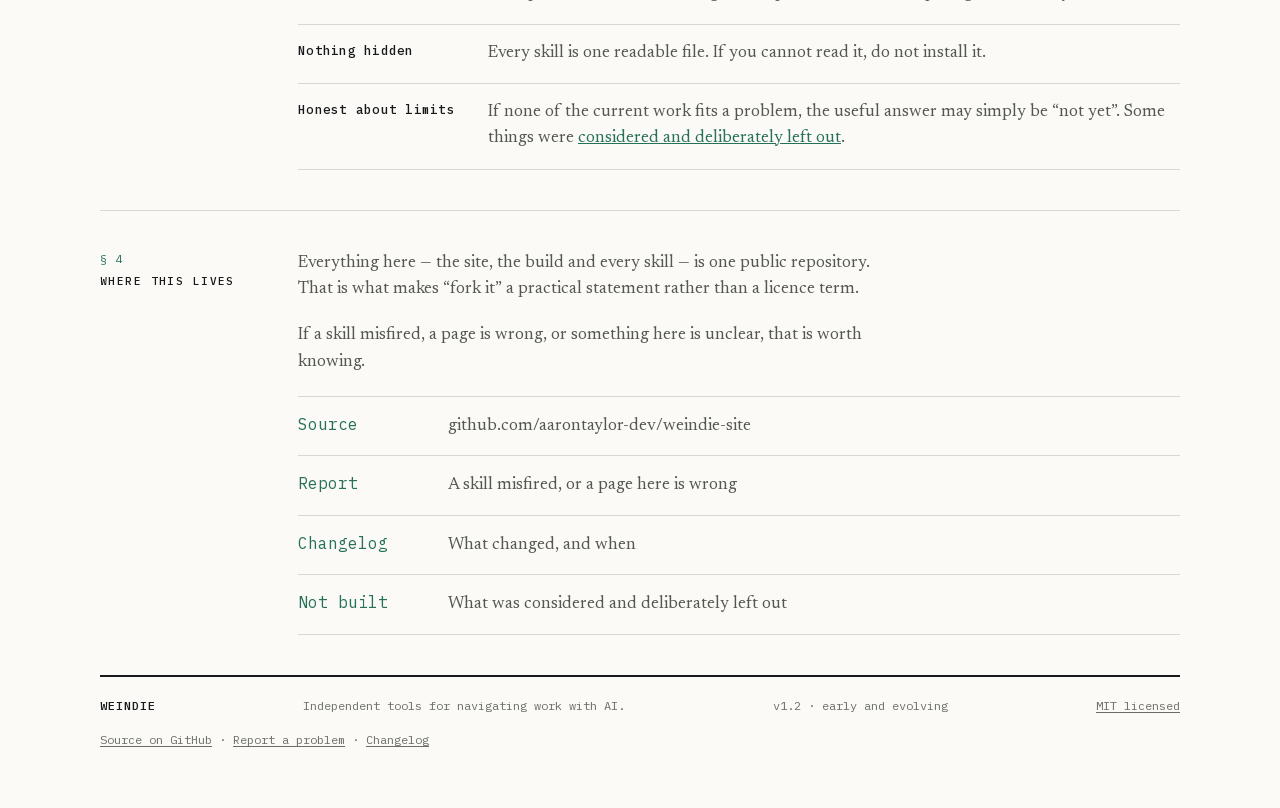
==== commit f147d80d: "v1.2 — give the site a door, a changelog and a feed The site invited people to fork the work and gav" ====
--- a/index.html
+++ b/index.html
@@ -6,6 +6,7 @@
   <title>WeIndie — Skills you can read before you run them</title>
   <meta name="description" content="Small, plain-text skills for working with AI. Read the whole thing before you install it, change what you disagree with, and keep it.">
   <link rel="canonical" href="https://weindie.com/">
+  <link rel="alternate" type="application/atom+xml" title="WeIndie changelog" href="/feed.xml">
   <link rel="icon" href="data:image/svg+xml,%3Csvg xmlns='http://www.w3.org/2000/svg' viewBox='0 0 32 32'%3E%3Crect width='32' height='32' fill='%23315c4d'/%3E%3Cpath d='M8 22L14 10M18 22l6-12' fill='none' stroke='%23fbfaf7' stroke-width='2.5' stroke-linecap='round'/%3E%3C/svg%3E">
   <meta property="og:type" content="website">
   <meta property="og:site_name" content="WeIndie">
@@ -296,6 +297,15 @@
 .foot b{color:var(--ink);font-weight:500;letter-spacing:.08em;text-transform:uppercase}
 .foot a{color:var(--faint);text-decoration:underline;text-underline-offset:2px;text-decoration-thickness:1px}
 .foot a:hover{color:var(--accent)}
+/* The door. Plain inline text rather than a flex row: the separators are glued
+   to the link before them with &nbsp;, so wrapping can never leave a middot
+   stranded at the start of a line. */
+.foot2{
+  margin-top:14px;line-height:1.9;
+  font-family:var(--mono);font-size:12px;color:var(--faint);
+}
+.foot2 a{color:var(--faint);text-decoration:underline;text-underline-offset:2px;text-decoration-thickness:1px}
+.foot2 a:hover{color:var(--accent)}
 
 @media (max-width:820px){
   .blk{grid-template-columns:1fr;gap:16px;padding:32px 0}
@@ -438,12 +448,21 @@
         <div class="principles">
           <div class="principle"><b>Useful on its own</b><span>Each piece should solve a recognisable problem without requiring the whole system.</span></div>
           <div class="principle"><b>Nothing hidden</b><span>Every skill is one readable file. If you cannot read it, do not install it.</span></div>
-          <div class="principle"><b>Honest about limits</b><span>If none of the current work fits a problem, the useful answer may simply be &ldquo;not yet&rdquo;.</span></div>
+          <div class="principle"><b>Honest about limits</b><span>If none of the current work fits a problem, the useful answer may simply be &ldquo;not yet&rdquo;. Some things were <a href="/not-built">considered and deliberately left out</a>.</span></div>
         </div>
       </div>
     </section>
+
+    <section class="blk" id="where-this-lives">
+      <div class="rail"><div class="n">&sect; 4</div><h2>Where this lives</h2></div>
+      <div class="body">
+        <p class="lede">Everything here &mdash; the site, the build and every skill &mdash; is one public repository. That is what makes &ldquo;fork it&rdquo; a practical statement rather than a licence term.</p>
+        <p class="lede">If a skill misfired, a page is wrong, or something here is unclear, that is worth knowing.</p>
+        <div class="index"><a href="https://github.com/aarontaylor-dev/weindie-site"><span class="k">Source</span><span class="q">github.com/aarontaylor-dev/weindie-site</span></a><a href="https://github.com/aarontaylor-dev/weindie-site/issues/new"><span class="k">Report</span><span class="q">A skill misfired, or a page here is wrong</span></a><a href="/changelog"><span class="k">Changelog</span><span class="q">What changed, and when</span></a><a href="/not-built"><span class="k">Not built</span><span class="q">What was considered and deliberately left out</span></a></div>
+      </div>
+    </section>
   </main>
-  <footer class="wrap"><div class="foot"><b>weindie</b><span>Independent tools for navigating work with AI.</span><span>v1.1 &middot; early and evolving</span><span><a href="/LICENSE.txt">MIT licensed</a></span></div></footer>
+  <footer class="wrap"><div class="foot"><b>weindie</b><span>Independent tools for navigating work with AI.</span><span>v1.2 &middot; early and evolving</span><span><a href="/LICENSE.txt">MIT licensed</a></span></div><div class="foot2"><a href="https://github.com/aarontaylor-dev/weindie-site">Source on GitHub</a>&nbsp;&middot; <a href="https://github.com/aarontaylor-dev/weindie-site/issues/new">Report a problem</a>&nbsp;&middot; <a href="/changelog">Changelog</a></div></footer>
   <script>
     var SKILLS = [{"slug":"spec","question":"What are we actually trying to do?","summary":"Reaches shared understanding before the work starts — on planning, research, writing or code.","match":["vague","unclear","not sure","what should","goal","requirements","understand","idea","ambiguous","before i start","where to start","same page","help me plan","help me write","help me decide","thinking through"]},{"slug":"drift","question":"Are we still doing what we meant to do?","summary":"Checks whether the current work has moved away from the task it was meant to do, and helps get back to it.","match":["drift","off track","unrelated","didn't ask","did not ask","wander","focus","refactor","scope creep","changing things","went off","distracted","keeps changing"]},{"slug":"kiss","question":"Is this the smallest version that still works?","summary":"Reviews work for complexity that is not earning its place, and proposes the smallest version that still meets the goal.","match":["complex","complicated","simplify","simpler","overengineer","over-engineer","too much","abstraction","bloat","convoluted","too many files","overkill"]},{"slug":"ship","question":"Does the evidence support calling this done?","summary":"Separates what has actually been verified from what is being assumed, and gives a verdict either way.","match":["finish","done","ready","ship","complete","tested","test","verify","verified","evidence","claims it works","says it works"]}];
     var $ = function (id) { return document.getElementById(id); };
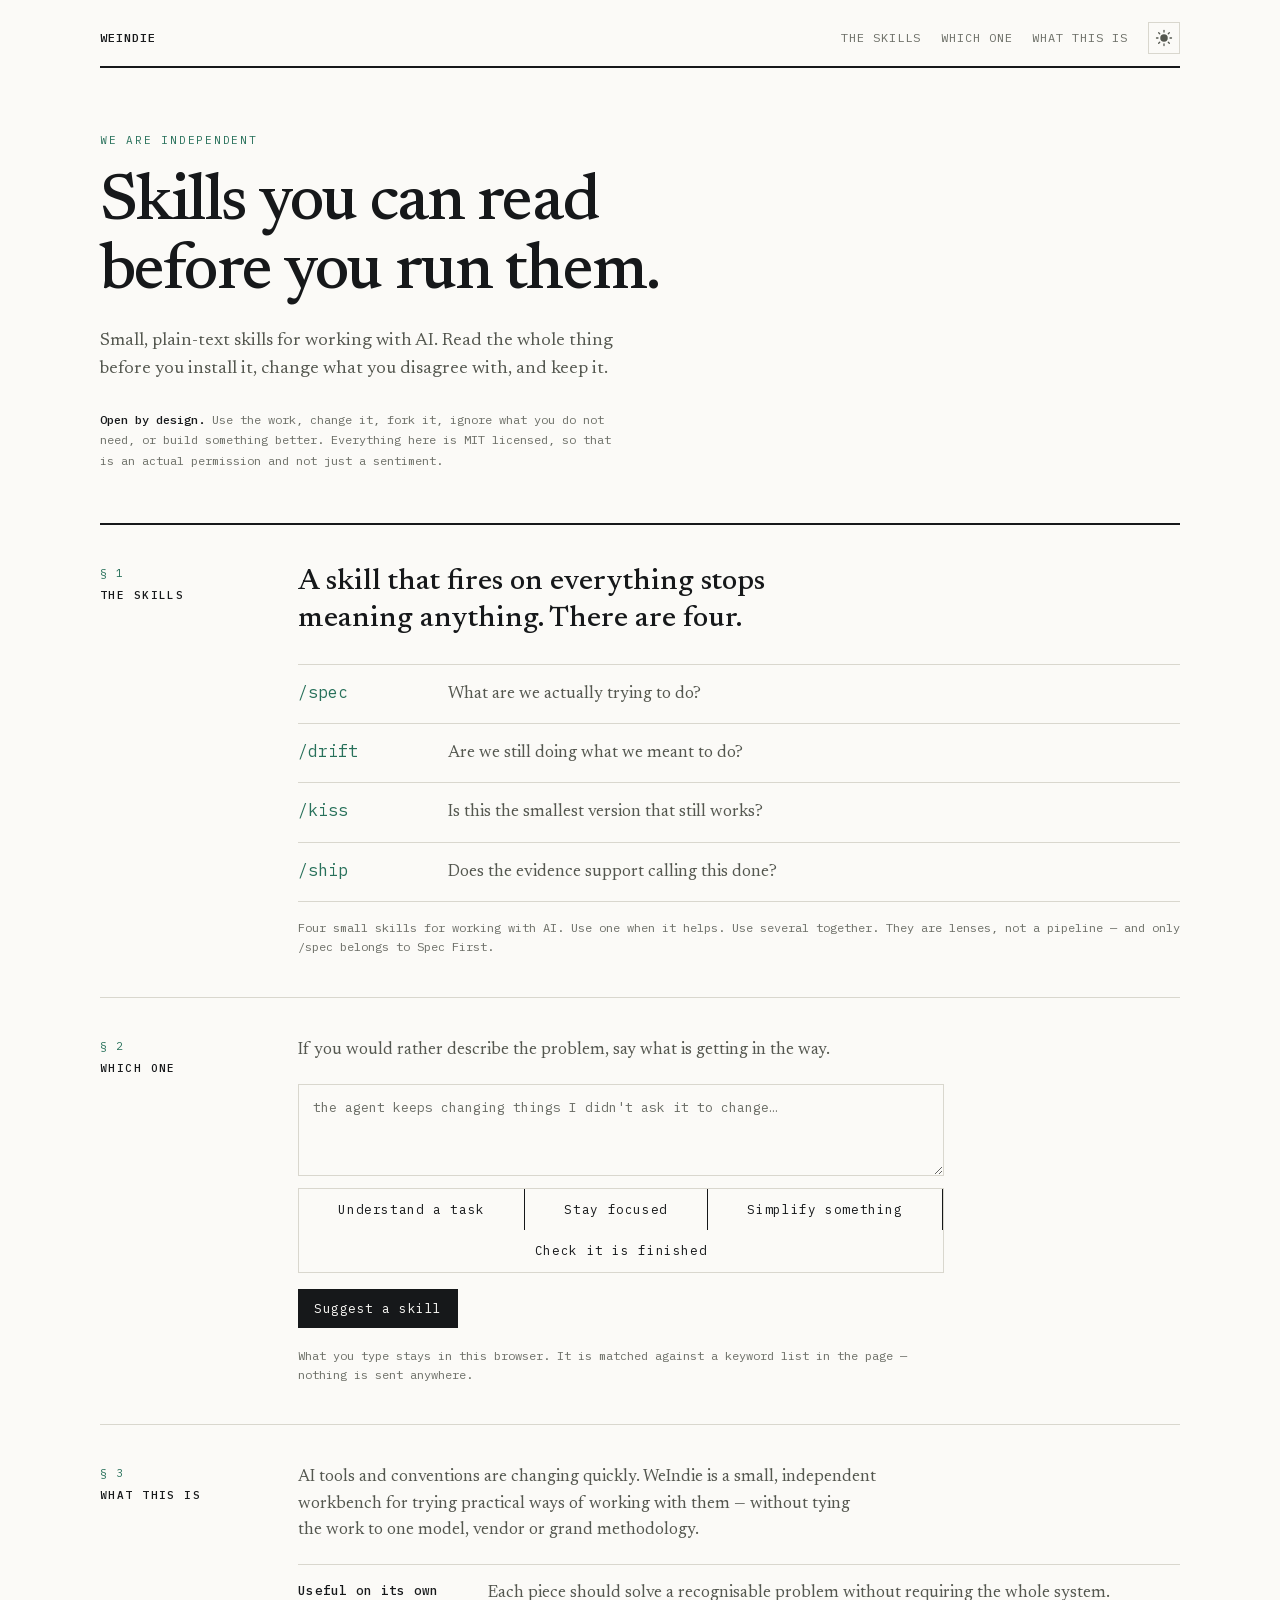
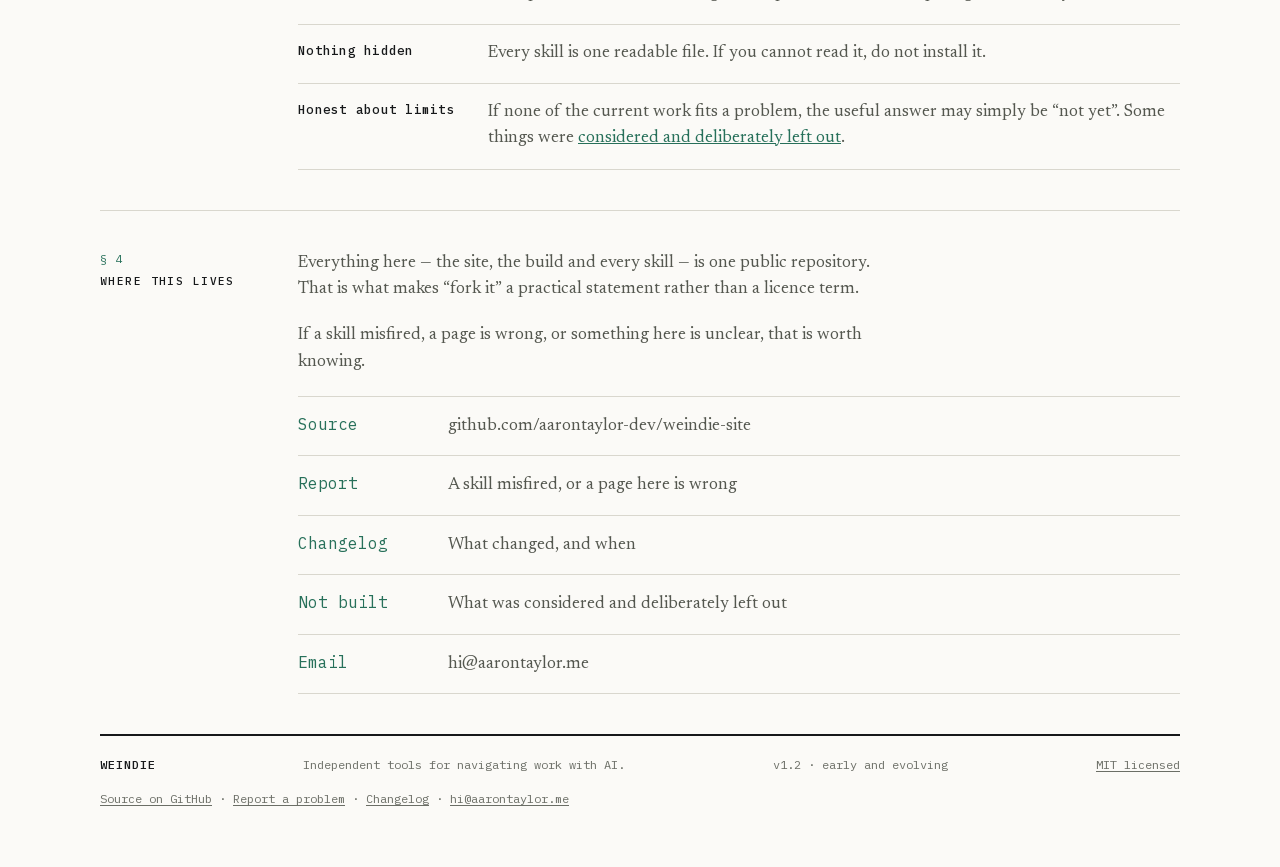
==== commit 46b0f9ea: "Put a contact address in the door The plan was hi@weindie.com via Cloudflare Email Routing, to keep " ====
--- a/index.html
+++ b/index.html
@@ -458,11 +458,11 @@
       <div class="body">
         <p class="lede">Everything here &mdash; the site, the build and every skill &mdash; is one public repository. That is what makes &ldquo;fork it&rdquo; a practical statement rather than a licence term.</p>
         <p class="lede">If a skill misfired, a page is wrong, or something here is unclear, that is worth knowing.</p>
-        <div class="index"><a href="https://github.com/aarontaylor-dev/weindie-site"><span class="k">Source</span><span class="q">github.com/aarontaylor-dev/weindie-site</span></a><a href="https://github.com/aarontaylor-dev/weindie-site/issues/new"><span class="k">Report</span><span class="q">A skill misfired, or a page here is wrong</span></a><a href="/changelog"><span class="k">Changelog</span><span class="q">What changed, and when</span></a><a href="/not-built"><span class="k">Not built</span><span class="q">What was considered and deliberately left out</span></a></div>
+        <div class="index"><a href="https://github.com/aarontaylor-dev/weindie-site"><span class="k">Source</span><span class="q">github.com/aarontaylor-dev/weindie-site</span></a><a href="https://github.com/aarontaylor-dev/weindie-site/issues/new"><span class="k">Report</span><span class="q">A skill misfired, or a page here is wrong</span></a><a href="/changelog"><span class="k">Changelog</span><span class="q">What changed, and when</span></a><a href="/not-built"><span class="k">Not built</span><span class="q">What was considered and deliberately left out</span></a><a href="mailto:hi@aarontaylor.me"><span class="k">Email</span><span class="q">hi@aarontaylor.me</span></a></div>
       </div>
     </section>
   </main>
-  <footer class="wrap"><div class="foot"><b>weindie</b><span>Independent tools for navigating work with AI.</span><span>v1.2 &middot; early and evolving</span><span><a href="/LICENSE.txt">MIT licensed</a></span></div><div class="foot2"><a href="https://github.com/aarontaylor-dev/weindie-site">Source on GitHub</a>&nbsp;&middot; <a href="https://github.com/aarontaylor-dev/weindie-site/issues/new">Report a problem</a>&nbsp;&middot; <a href="/changelog">Changelog</a></div></footer>
+  <footer class="wrap"><div class="foot"><b>weindie</b><span>Independent tools for navigating work with AI.</span><span>v1.2 &middot; early and evolving</span><span><a href="/LICENSE.txt">MIT licensed</a></span></div><div class="foot2"><a href="https://github.com/aarontaylor-dev/weindie-site">Source on GitHub</a>&nbsp;&middot; <a href="https://github.com/aarontaylor-dev/weindie-site/issues/new">Report a problem</a>&nbsp;&middot; <a href="/changelog">Changelog</a>&nbsp;&middot; <a href="mailto:hi@aarontaylor.me">hi@aarontaylor.me</a></div></footer>
   <script>
     var SKILLS = [{"slug":"spec","question":"What are we actually trying to do?","summary":"Reaches shared understanding before the work starts — on planning, research, writing or code.","match":["vague","unclear","not sure","what should","goal","requirements","understand","idea","ambiguous","before i start","where to start","same page","help me plan","help me write","help me decide","thinking through"]},{"slug":"drift","question":"Are we still doing what we meant to do?","summary":"Checks whether the current work has moved away from the task it was meant to do, and helps get back to it.","match":["drift","off track","unrelated","didn't ask","did not ask","wander","focus","refactor","scope creep","changing things","went off","distracted","keeps changing"]},{"slug":"kiss","question":"Is this the smallest version that still works?","summary":"Reviews work for complexity that is not earning its place, and proposes the smallest version that still meets the goal.","match":["complex","complicated","simplify","simpler","overengineer","over-engineer","too much","abstraction","bloat","convoluted","too many files","overkill"]},{"slug":"ship","question":"Does the evidence support calling this done?","summary":"Separates what has actually been verified from what is being assumed, and gives a verdict either way.","match":["finish","done","ready","ship","complete","tested","test","verify","verified","evidence","claims it works","says it works"]}];
     var $ = function (id) { return document.getElementById(id); };
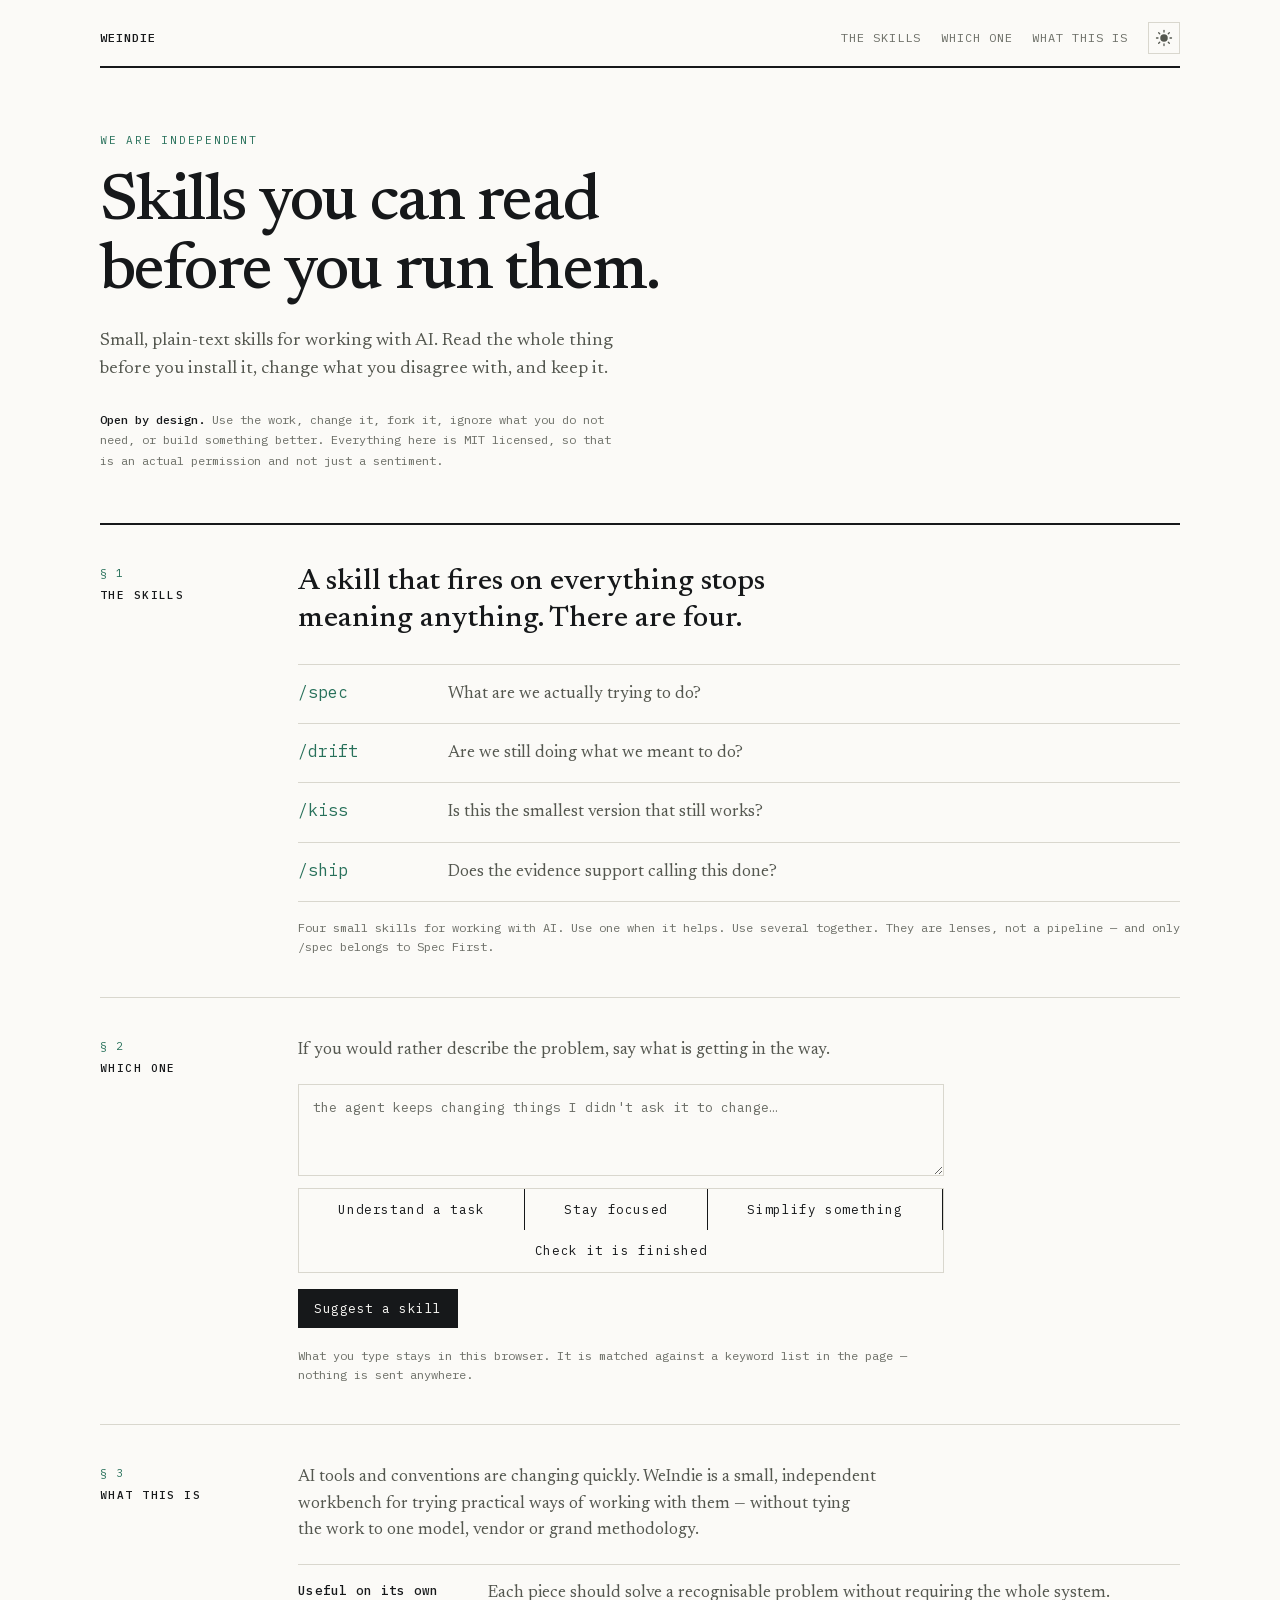
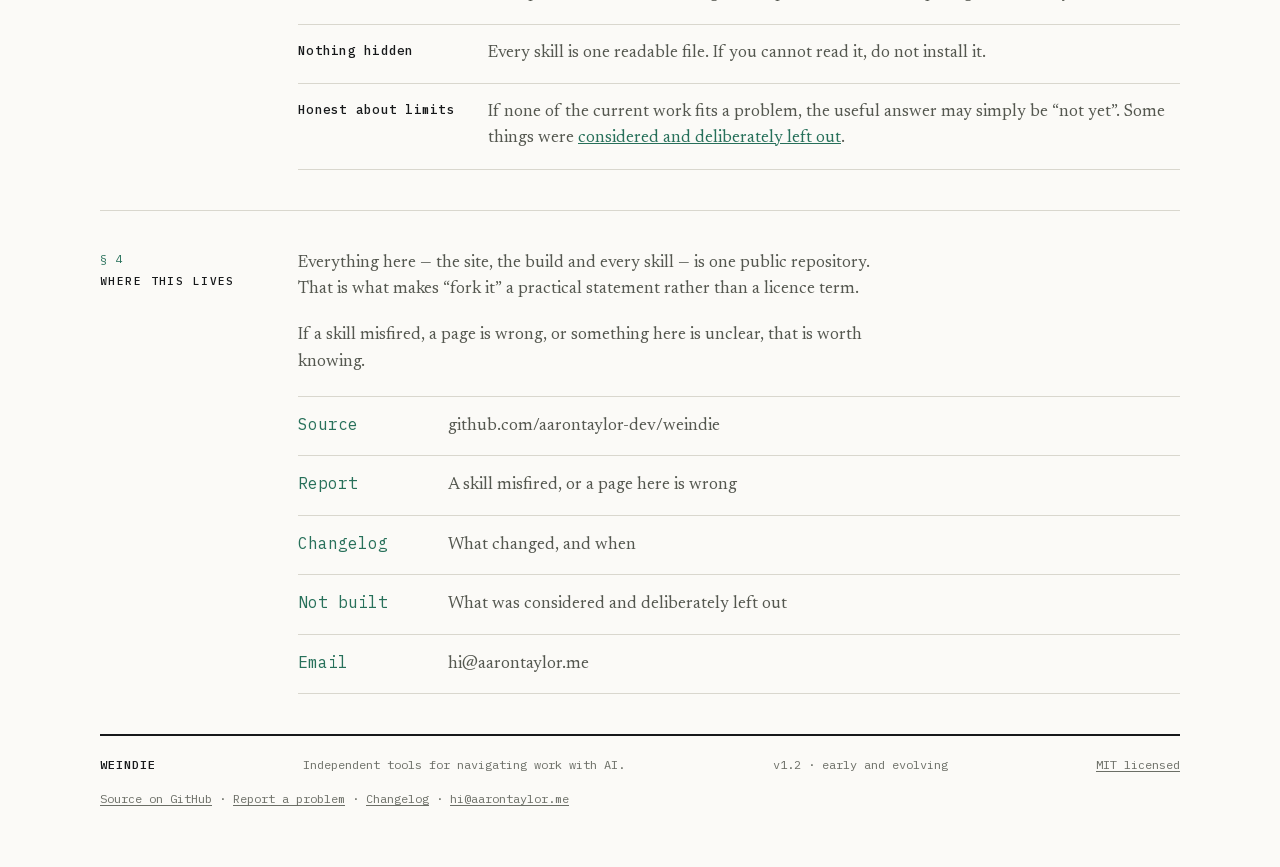
==== commit 334b7e05: "Follow the repository rename to aarontaylor-dev/weindie GitHub redirects the old path, so nothing wa" ====
--- a/index.html
+++ b/index.html
@@ -458,11 +458,11 @@
       <div class="body">
         <p class="lede">Everything here &mdash; the site, the build and every skill &mdash; is one public repository. That is what makes &ldquo;fork it&rdquo; a practical statement rather than a licence term.</p>
         <p class="lede">If a skill misfired, a page is wrong, or something here is unclear, that is worth knowing.</p>
-        <div class="index"><a href="https://github.com/aarontaylor-dev/weindie-site"><span class="k">Source</span><span class="q">github.com/aarontaylor-dev/weindie-site</span></a><a href="https://github.com/aarontaylor-dev/weindie-site/issues/new"><span class="k">Report</span><span class="q">A skill misfired, or a page here is wrong</span></a><a href="/changelog"><span class="k">Changelog</span><span class="q">What changed, and when</span></a><a href="/not-built"><span class="k">Not built</span><span class="q">What was considered and deliberately left out</span></a><a href="mailto:hi@aarontaylor.me"><span class="k">Email</span><span class="q">hi@aarontaylor.me</span></a></div>
+        <div class="index"><a href="https://github.com/aarontaylor-dev/weindie"><span class="k">Source</span><span class="q">github.com/aarontaylor-dev/weindie</span></a><a href="https://github.com/aarontaylor-dev/weindie/issues/new"><span class="k">Report</span><span class="q">A skill misfired, or a page here is wrong</span></a><a href="/changelog"><span class="k">Changelog</span><span class="q">What changed, and when</span></a><a href="/not-built"><span class="k">Not built</span><span class="q">What was considered and deliberately left out</span></a><a href="mailto:hi@aarontaylor.me"><span class="k">Email</span><span class="q">hi@aarontaylor.me</span></a></div>
       </div>
     </section>
   </main>
-  <footer class="wrap"><div class="foot"><b>weindie</b><span>Independent tools for navigating work with AI.</span><span>v1.2 &middot; early and evolving</span><span><a href="/LICENSE.txt">MIT licensed</a></span></div><div class="foot2"><a href="https://github.com/aarontaylor-dev/weindie-site">Source on GitHub</a>&nbsp;&middot; <a href="https://github.com/aarontaylor-dev/weindie-site/issues/new">Report a problem</a>&nbsp;&middot; <a href="/changelog">Changelog</a>&nbsp;&middot; <a href="mailto:hi@aarontaylor.me">hi@aarontaylor.me</a></div></footer>
+  <footer class="wrap"><div class="foot"><b>weindie</b><span>Independent tools for navigating work with AI.</span><span>v1.2 &middot; early and evolving</span><span><a href="/LICENSE.txt">MIT licensed</a></span></div><div class="foot2"><a href="https://github.com/aarontaylor-dev/weindie">Source on GitHub</a>&nbsp;&middot; <a href="https://github.com/aarontaylor-dev/weindie/issues/new">Report a problem</a>&nbsp;&middot; <a href="/changelog">Changelog</a>&nbsp;&middot; <a href="mailto:hi@aarontaylor.me">hi@aarontaylor.me</a></div></footer>
   <script>
     var SKILLS = [{"slug":"spec","question":"What are we actually trying to do?","summary":"Reaches shared understanding before the work starts — on planning, research, writing or code.","match":["vague","unclear","not sure","what should","goal","requirements","understand","idea","ambiguous","before i start","where to start","same page","help me plan","help me write","help me decide","thinking through"]},{"slug":"drift","question":"Are we still doing what we meant to do?","summary":"Checks whether the current work has moved away from the task it was meant to do, and helps get back to it.","match":["drift","off track","unrelated","didn't ask","did not ask","wander","focus","refactor","scope creep","changing things","went off","distracted","keeps changing"]},{"slug":"kiss","question":"Is this the smallest version that still works?","summary":"Reviews work for complexity that is not earning its place, and proposes the smallest version that still meets the goal.","match":["complex","complicated","simplify","simpler","overengineer","over-engineer","too much","abstraction","bloat","convoluted","too many files","overkill"]},{"slug":"ship","question":"Does the evidence support calling this done?","summary":"Separates what has actually been verified from what is being assumed, and gives a verdict either way.","match":["finish","done","ready","ship","complete","tested","test","verify","verified","evidence","claims it works","says it works"]}];
     var $ = function (id) { return document.getElementById(id); };
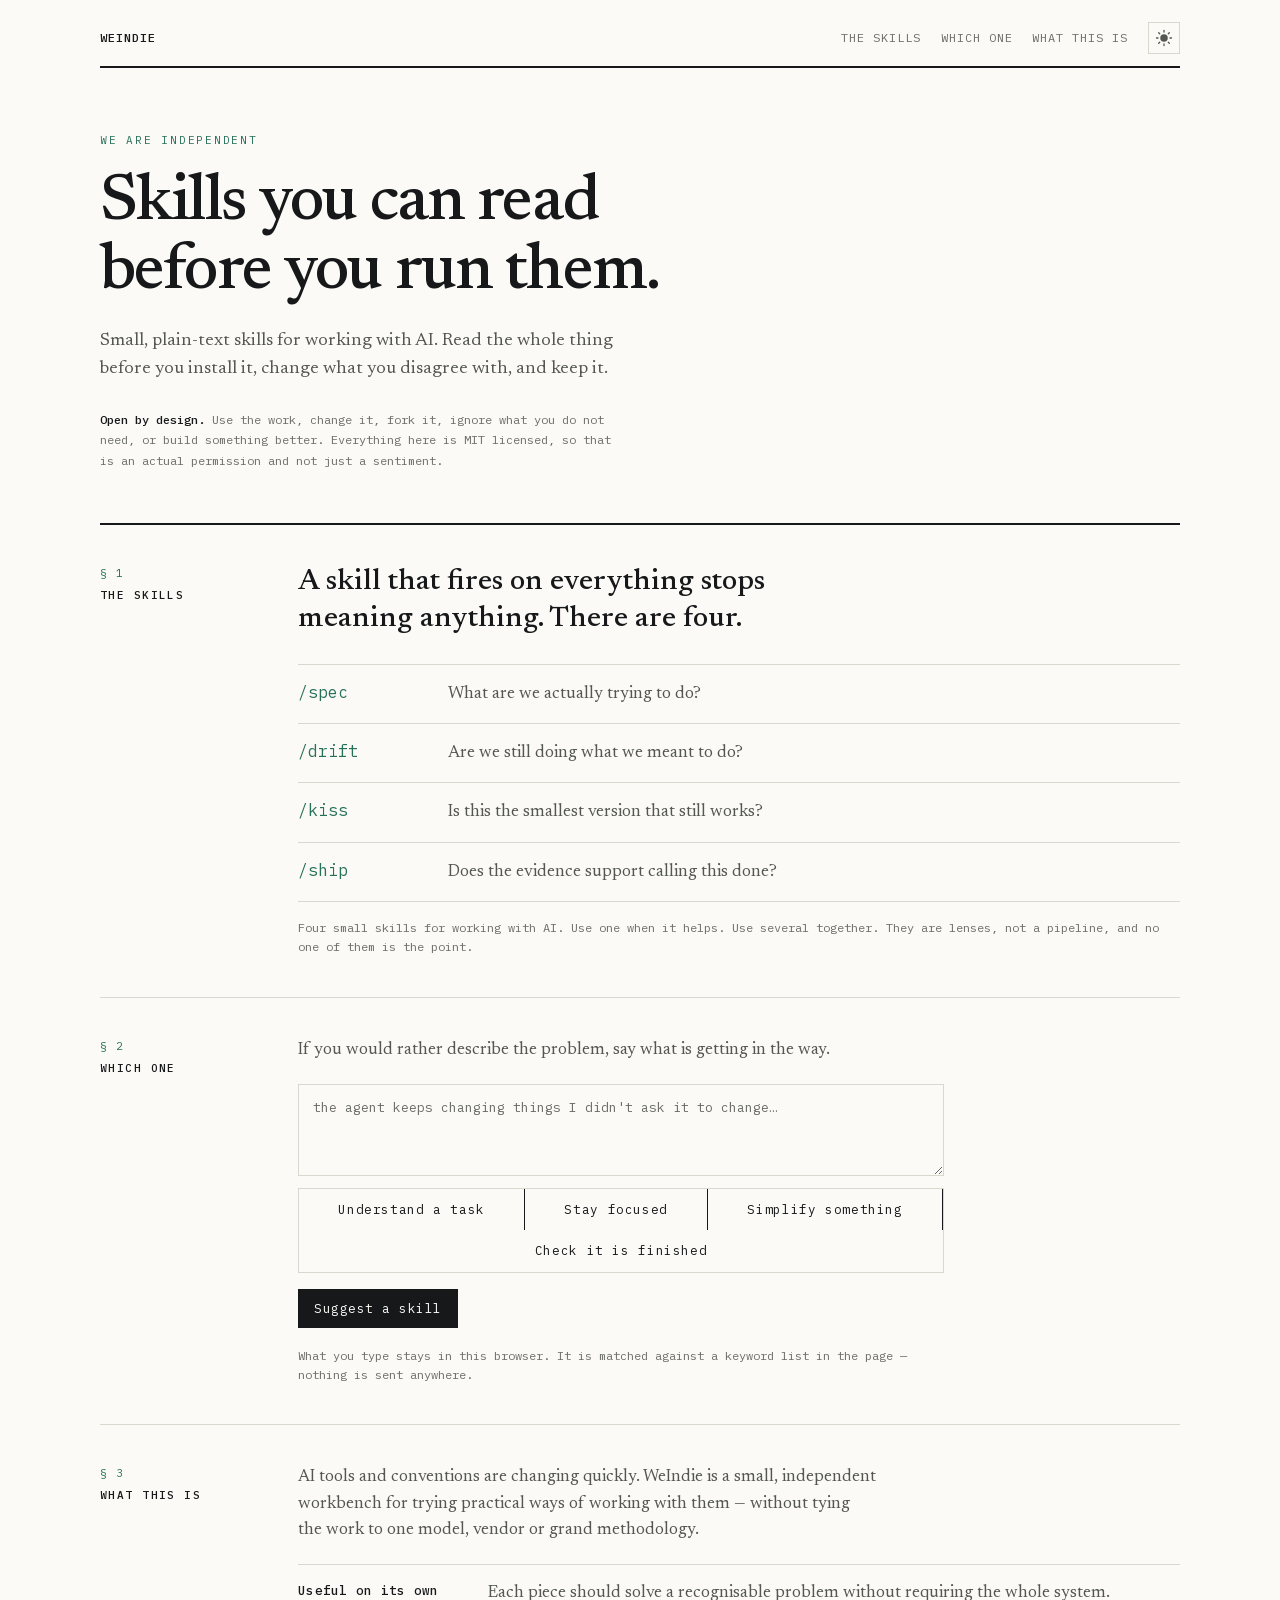
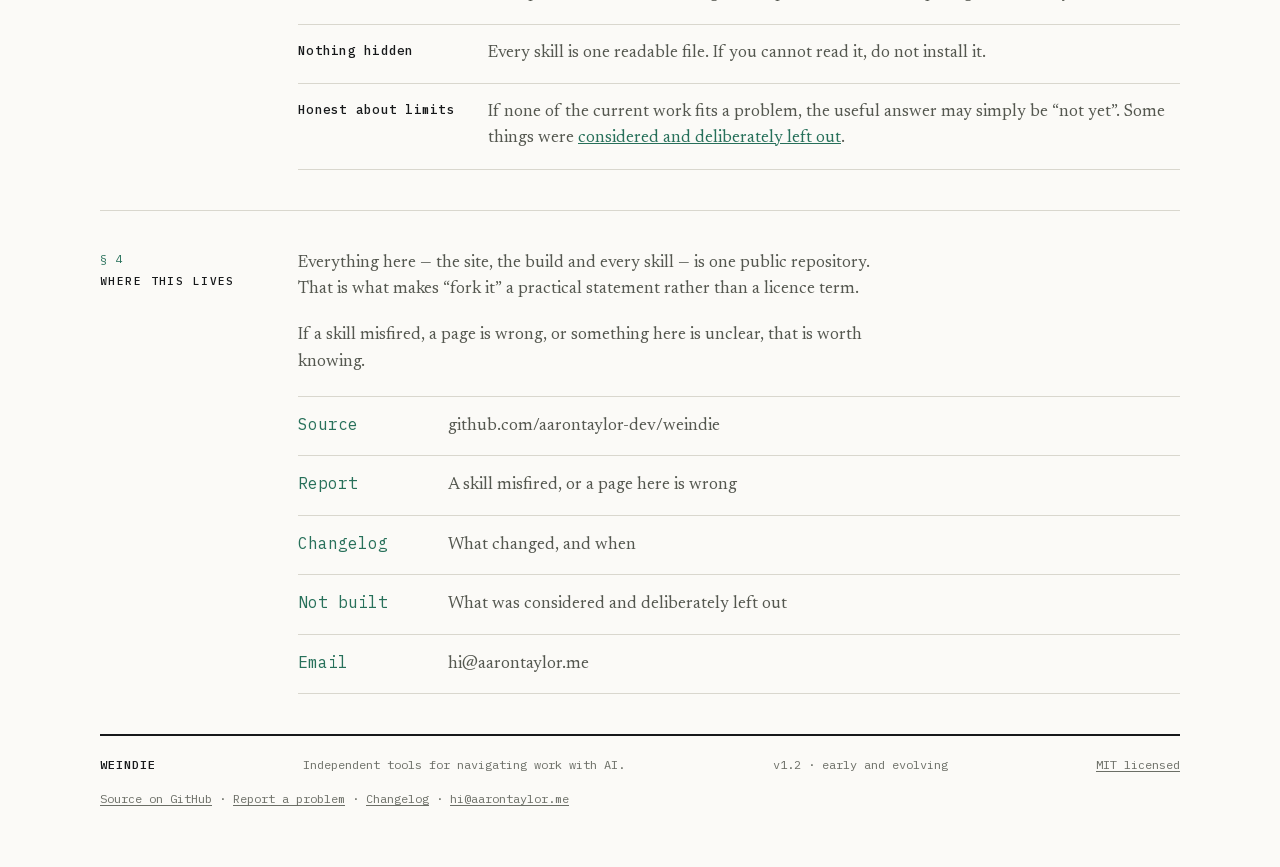
==== commit 92d05f47: "Stop labelling /spec as a Spec First skill The badge was the only claim on the site a reader could n" ====
--- a/index.html
+++ b/index.html
@@ -416,7 +416,7 @@
       <div class="body">
         <p class="position">A skill that fires on everything stops meaning anything. There are four.</p>
         <div class="index" style="margin-top:26px"><a href="/spec"><span class="k">/spec</span><span class="q">What are we actually trying to do?</span></a><a href="/drift"><span class="k">/drift</span><span class="q">Are we still doing what we meant to do?</span></a><a href="/kiss"><span class="k">/kiss</span><span class="q">Is this the smallest version that still works?</span></a><a href="/ship"><span class="k">/ship</span><span class="q">Does the evidence support calling this done?</span></a></div>
-        <p class="small" style="margin-top:16px">Four small skills for working with AI. Use one when it helps. Use several together. They are lenses, not a pipeline — and only /spec belongs to Spec First.</p>
+        <p class="small" style="margin-top:16px">Four small skills for working with AI. Use one when it helps. Use several together. They are lenses, not a pipeline, and no one of them is the point.</p>
       </div>
     </section>
 
